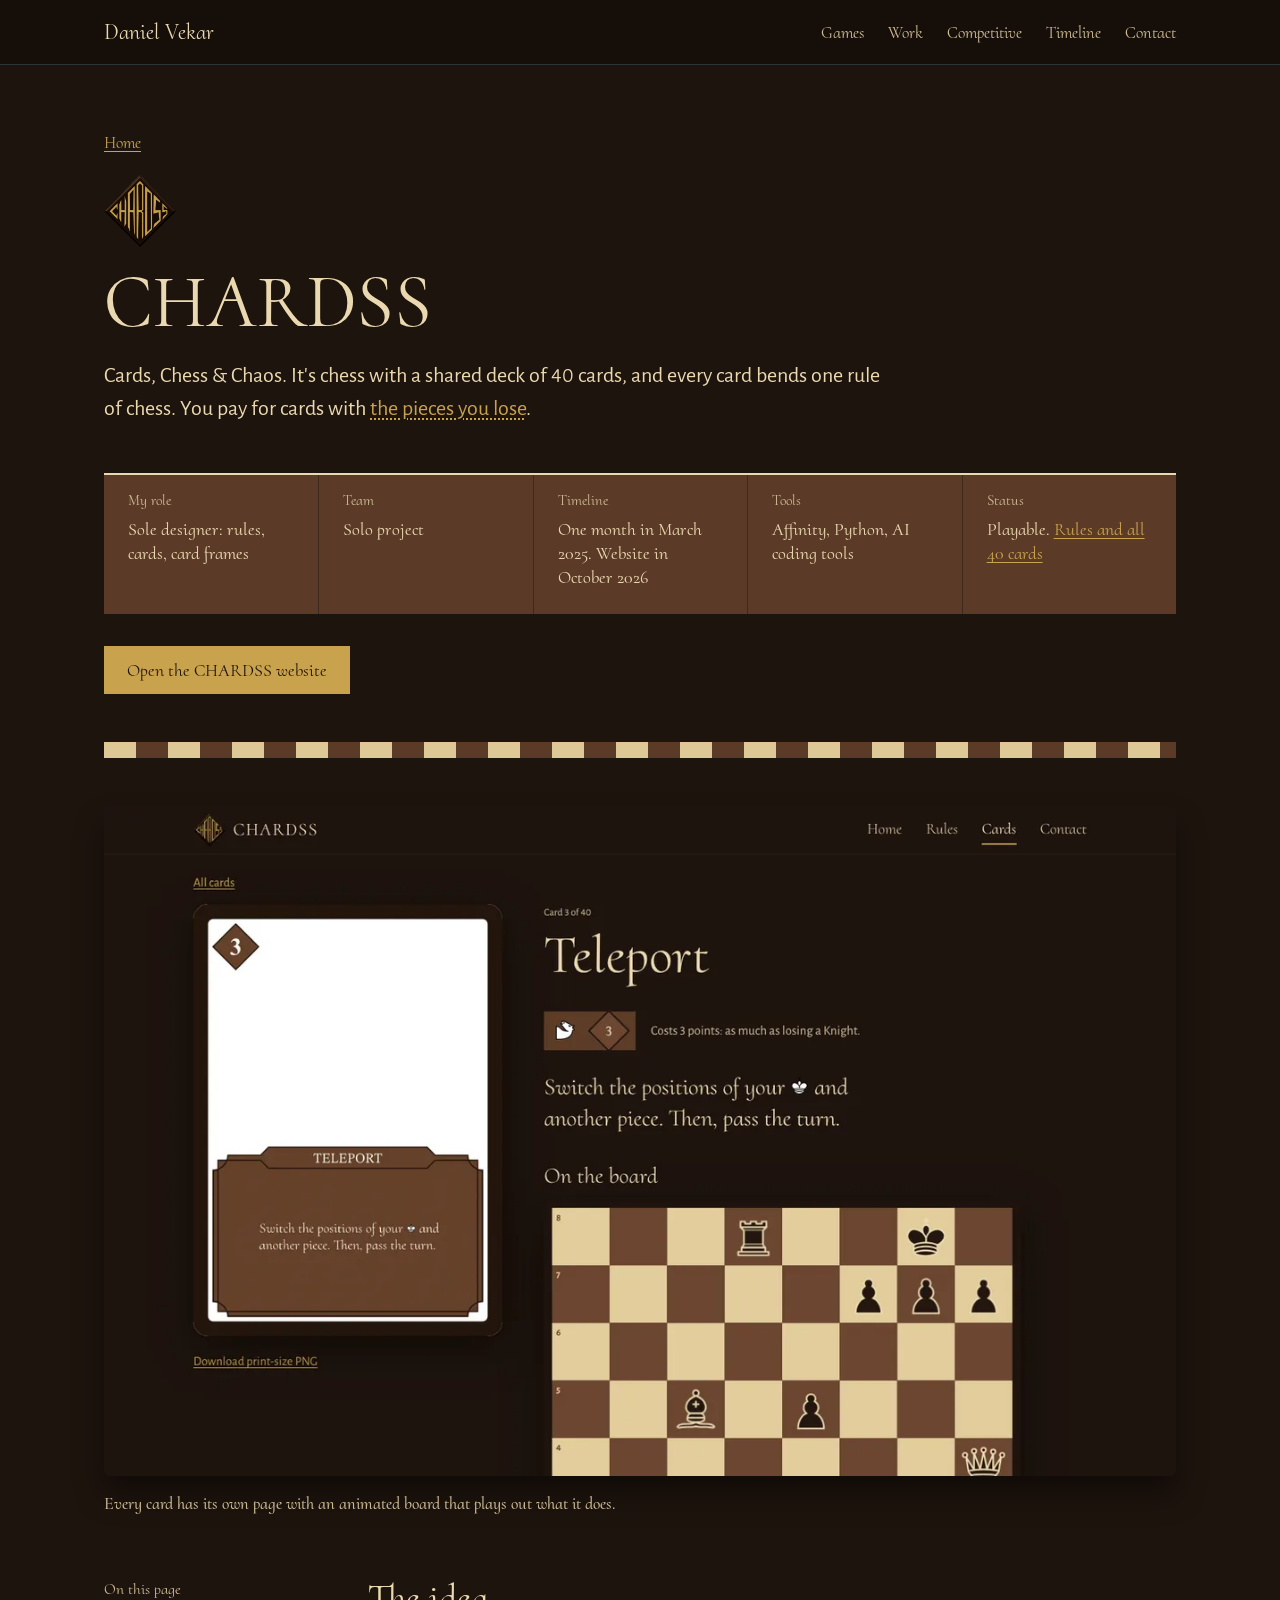
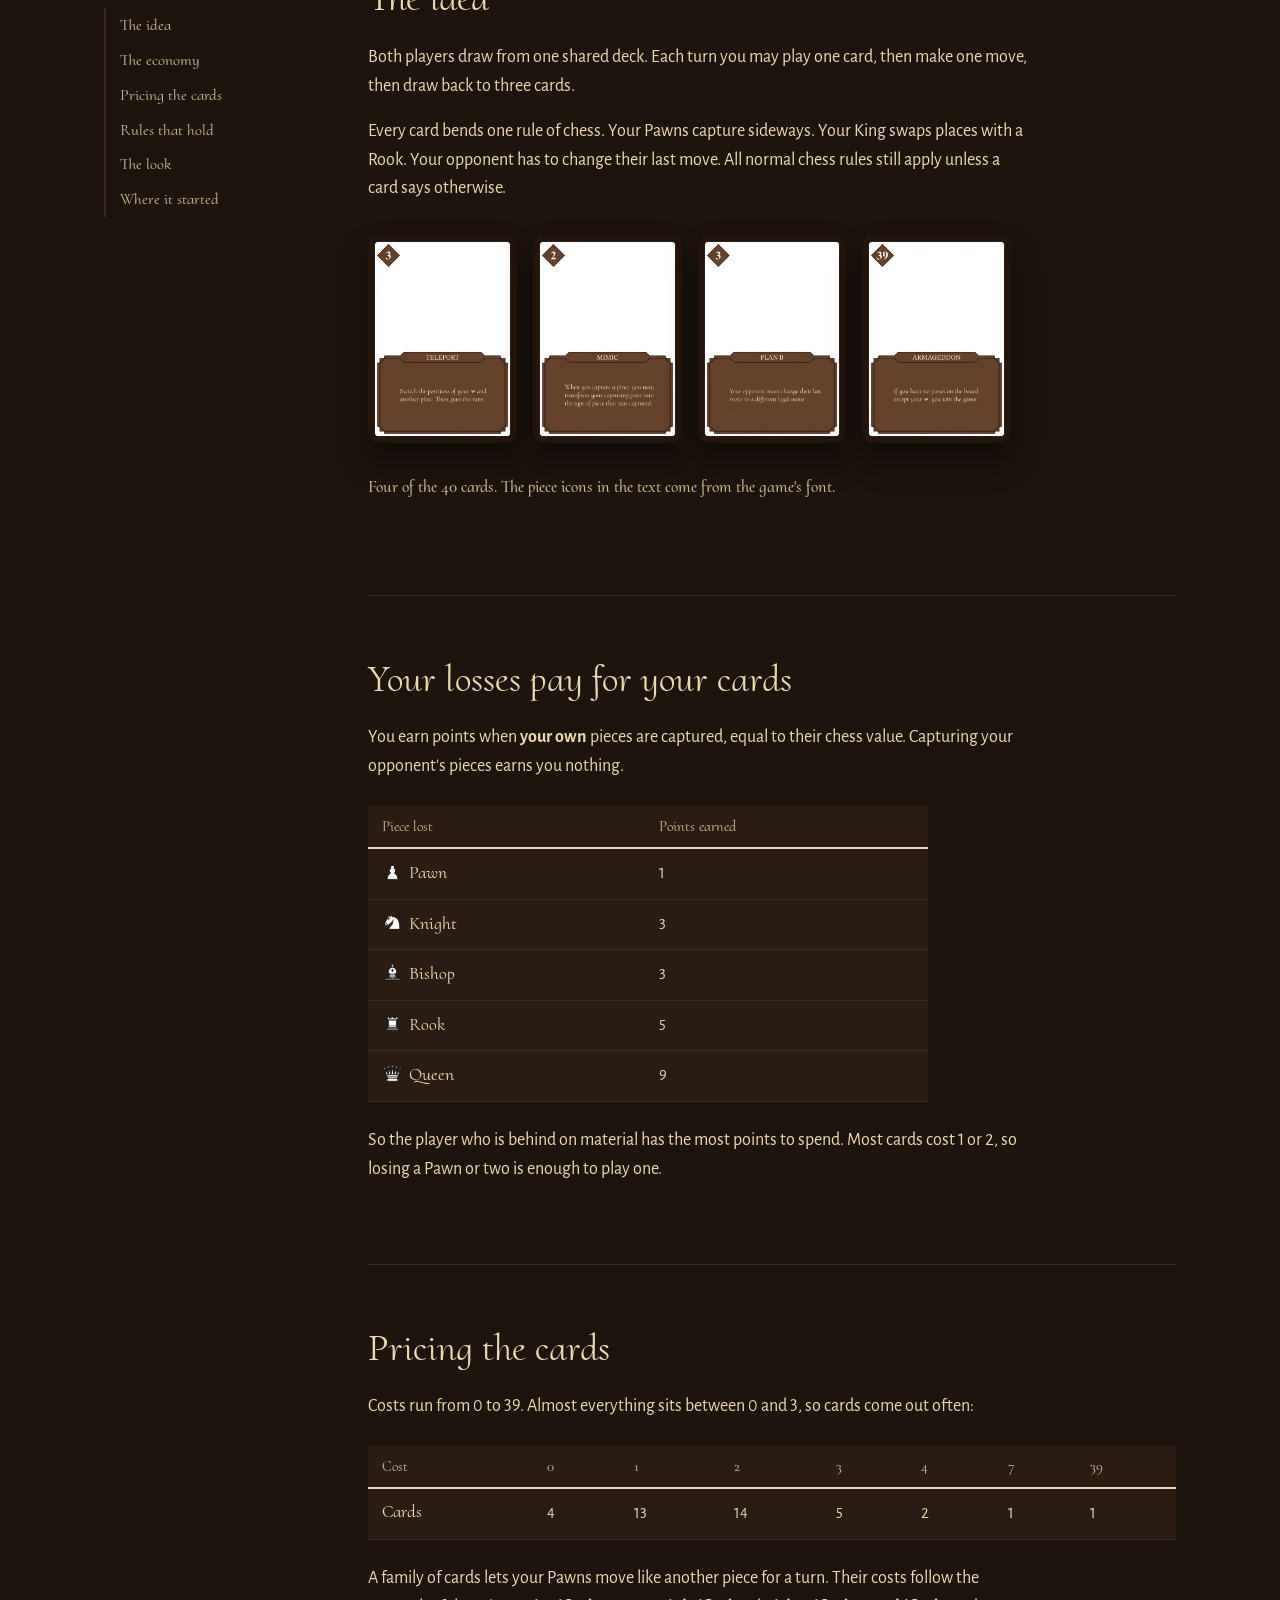
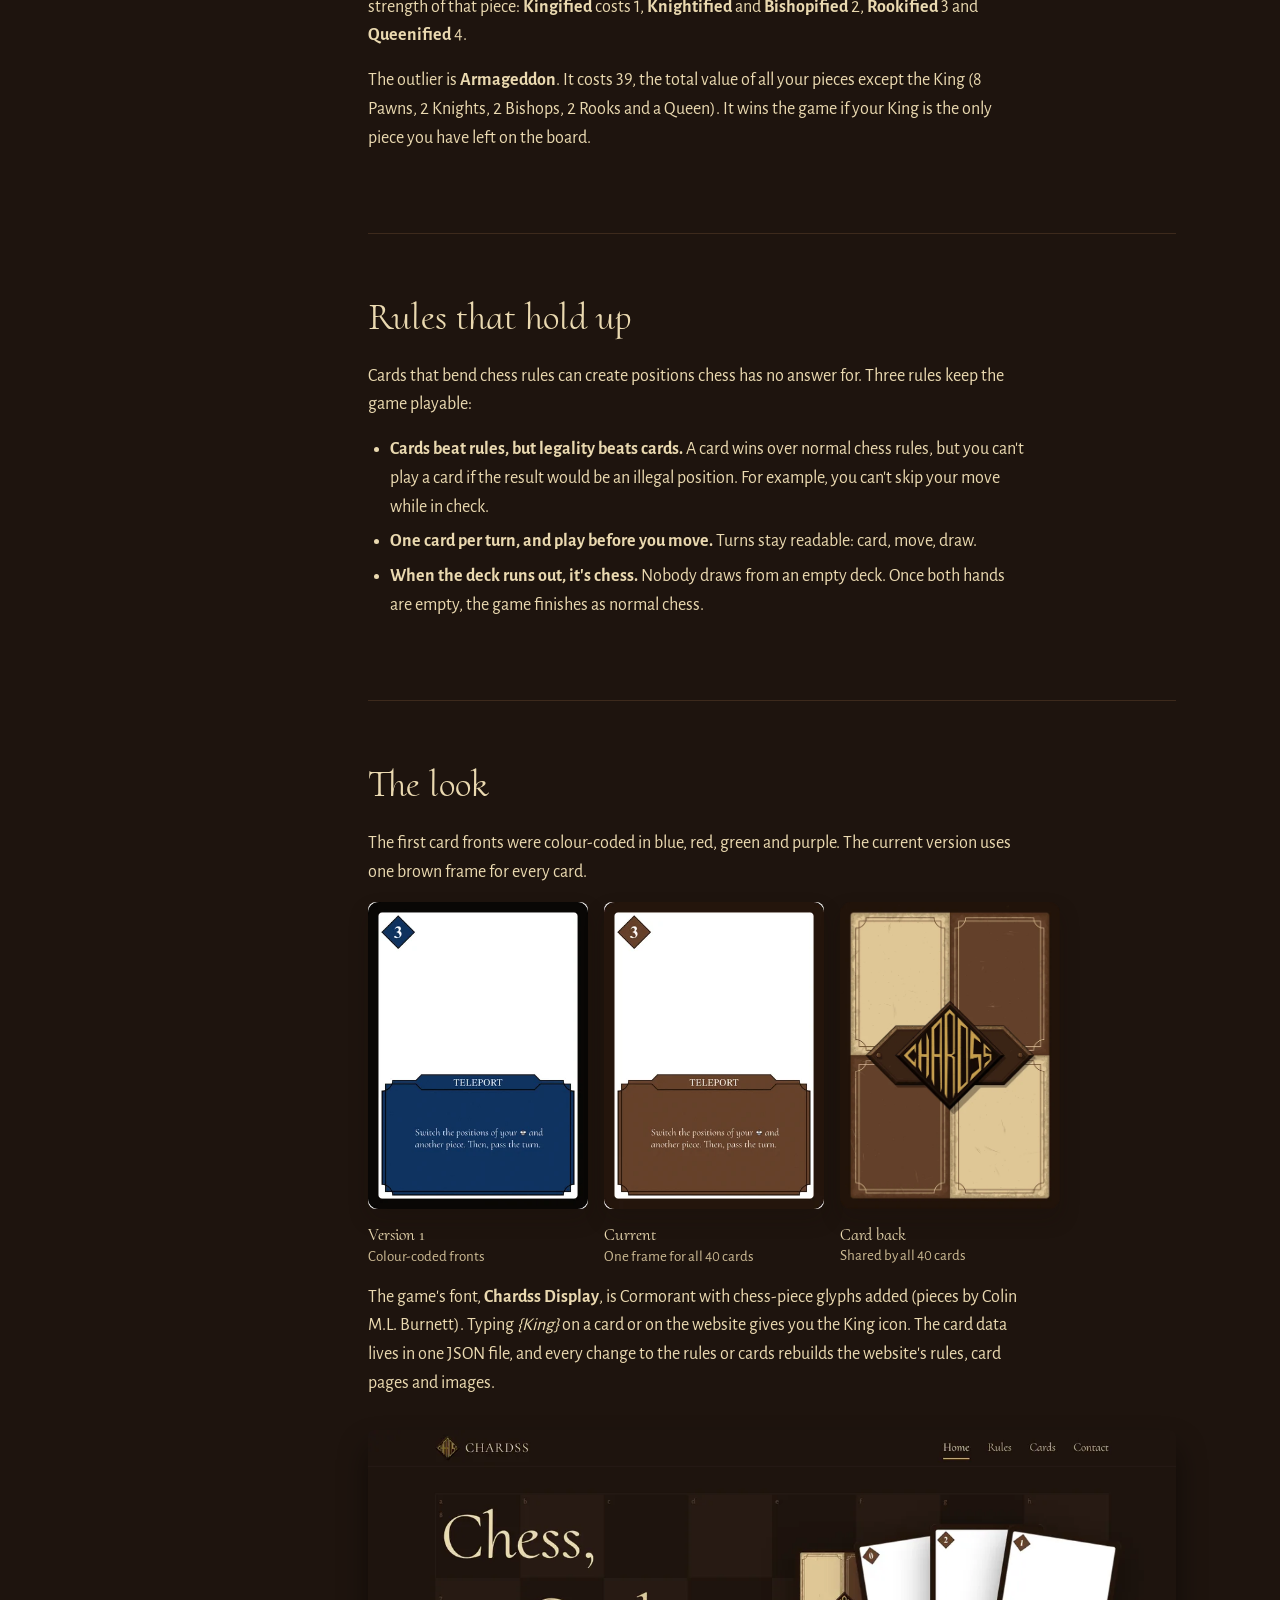
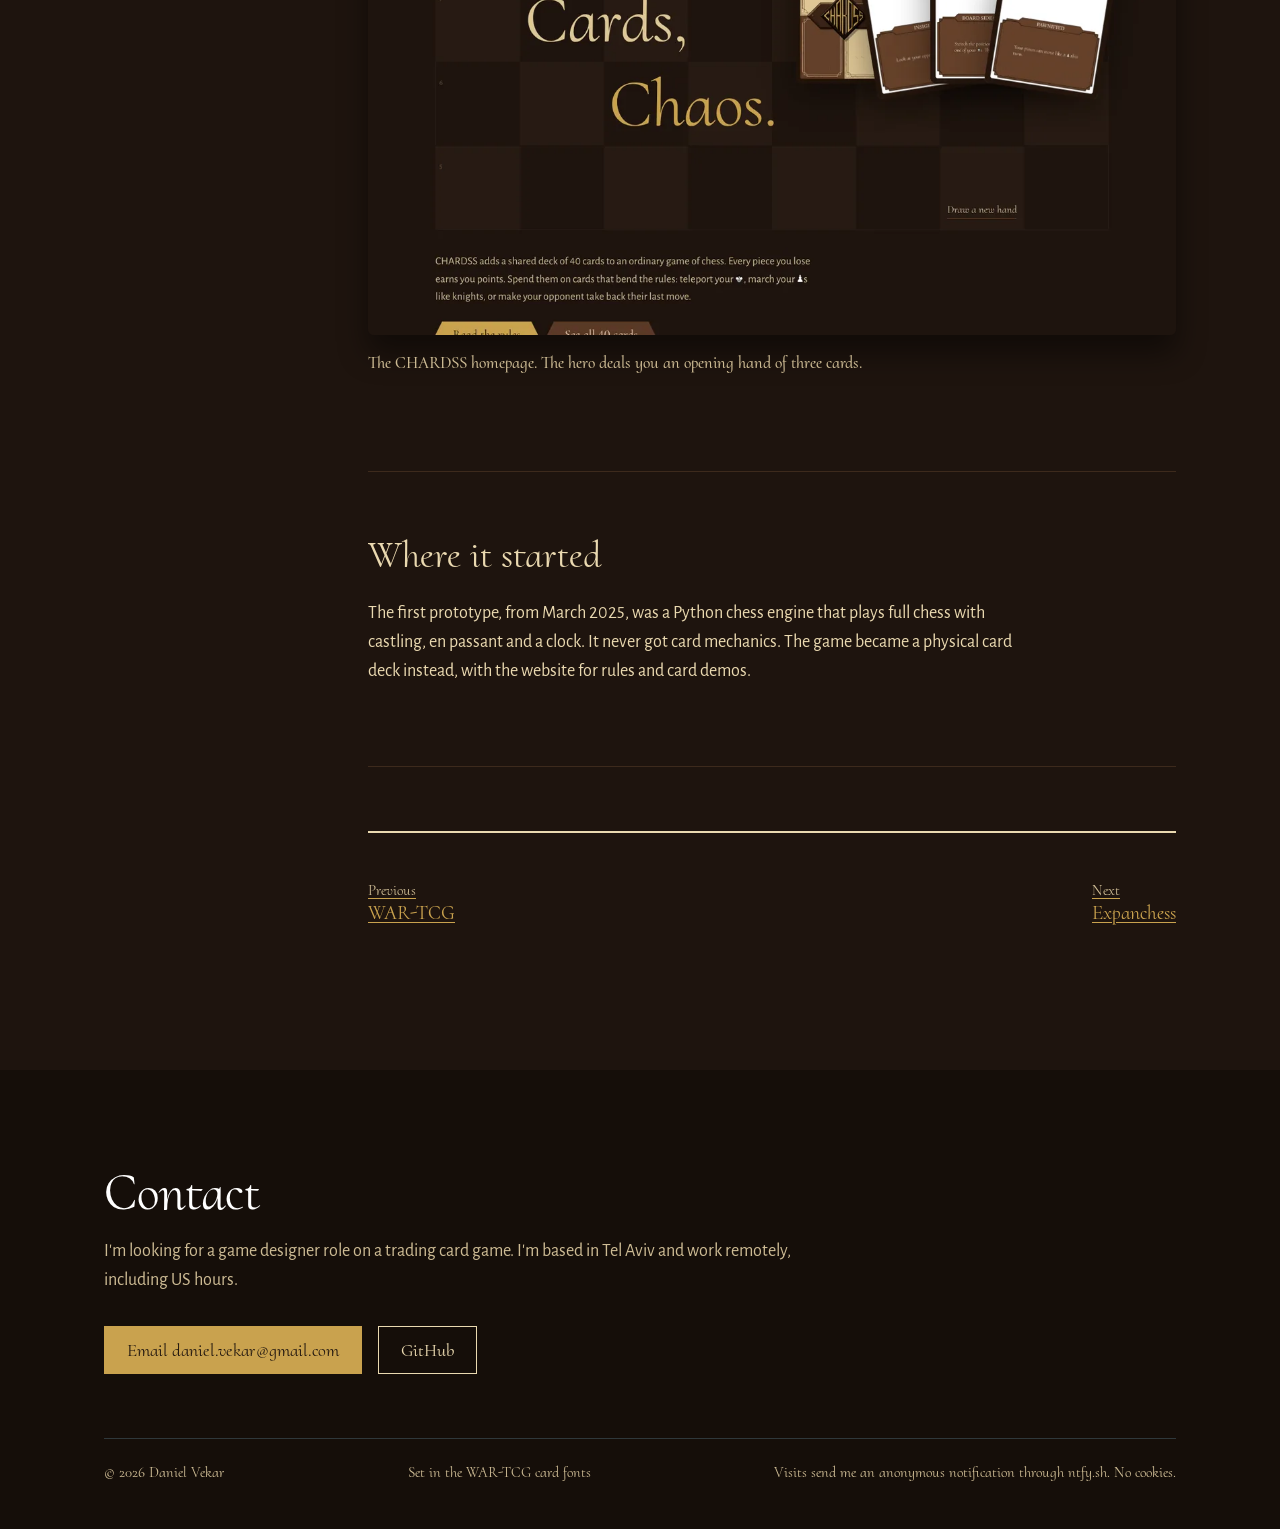
==== chardss.html @ 27b0902c "Add anonymous visit notifications via ntfy Co-Authored-By: Claude Opus 5.5 <noreply@anthropic.com> C" ====
<!doctype html>
<html lang="en">
<head>
<meta charset="utf-8">
<meta name="viewport" content="width=device-width, initial-scale=1">
<title>CHARDSS case study, Daniel Vekar</title>
<meta name="description" content="CHARDSS is chess with a shared deck of 40 rule-bending cards, paid for with the pieces you lose. How I designed its economy and its cards.">
<meta property="og:title" content="CHARDSS case study, Daniel Vekar">
<meta property="og:image" content="https://thevaus.github.io/img/og.png">
<meta name="theme-color" content="#191F21">
<link rel="icon" href="img/favicon.svg" type="image/svg+xml">
<link rel="preload" href="fonts/war/WARCaption-Bold.woff2" as="font" type="font/woff2" crossorigin>
<link rel="preload" href="fonts/war/WARText-Regular.woff2" as="font" type="font/woff2" crossorigin>
<link rel="stylesheet" href="styles.css">
</head>
<body class="theme-chardss">
<a class="skip" href="#main">Skip to content</a>
<header class="site-head">
  <div class="wrap">
    <a class="wordmark" href="./">Daniel Vekar</a>
    <nav class="site-nav" aria-label="Main">
      <a href="./#games">Games</a>
      <a href="./#work" class="opt">Work</a>
      <a href="optcg.html" class="opt">Competitive</a>
      <a href="timeline.html">Timeline</a>
      <a href="#contact">Contact</a>
    </nav>
  </div>
</header>

<main id="main">
<div class="wrap">
  <header class="cs-head">
    <a class="crumb" href="./">Home</a>
    <img src="img/chardss-logo.webp" alt="CHARDSS logo" width="72" height="72" style="border-radius:6px;margin-bottom:16px">
    <h1>CHARDSS</h1>
    <p class="lede">Cards, Chess &amp; Chaos. It's chess with a shared deck of 40 cards, and every card bends one rule of chess. You pay for cards with <a class="wl" href="#economy" data-wl="points">the pieces you lose</a>.</p>
    <dl class="summary">
      <div><dt>My role</dt><dd>Sole designer: rules, cards, card frames</dd></div>
      <div><dt>Team</dt><dd>Solo project</dd></div>
      <div><dt>Timeline</dt><dd>One month in March 2025. Website in October 2026</dd></div>
      <div><dt>Tools</dt><dd>Affinity, Python, AI coding tools</dd></div>
      <div><dt>Status</dt><dd>Playable. <a href="https://thevaus.github.io/CHARDSS-Website/">Rules and all 40 cards</a></dd></div>
    </dl>
    <div class="site-links"><a class="btn btn-primary" href="https://thevaus.github.io/CHARDSS-Website/">Open the CHARDSS website</a></div>
  </header>
  <div class="board-strip" aria-hidden="true"></div>

  <figure class="cs-hero">
    <img src="img/shots/ch-card.webp" alt="The Teleport card page on the CHARDSS website, with the card on the left and an animated chessboard demo on the right" width="1200" height="750">
    <figcaption>Every card has its own page with an animated board that plays out what it does.</figcaption>
  </figure>

  <div class="cs-body">
    <nav class="toc" aria-label="On this page">
      <p>On this page</p>
      <ol>
        <li><a href="#idea">The idea</a></li>
        <li><a href="#economy">The economy</a></li>
        <li><a href="#cards">Pricing the cards</a></li>
        <li><a href="#rules">Rules that hold</a></li>
        <li><a href="#look">The look</a></li>
        <li><a href="#learned">Where it started</a></li>
      </ol>
    </nav>

    <div class="cs-main">
      <section id="idea">
        <h2>The idea</h2>
        <p>Both players draw from one shared deck. Each turn you may play one card, then make one move, then draw back to three cards.</p>
        <p>Every card bends one rule of chess. Your Pawns capture sideways. Your King swaps places with a Rook. Your opponent has to change their last move. All normal chess rules still apply unless a card says otherwise.</p>
        <figure class="fig fig--cards">
          <img src="img/chardss-teleport.webp" alt="Teleport, cost 3: switch your King with another piece, then pass the turn" width="500" height="698" loading="lazy">
          <img src="img/chardss-mimic.webp" alt="Mimic, cost 2: when you capture, your piece may become the type it captured" width="500" height="698" loading="lazy">
          <img src="img/chardss-plan-b.webp" alt="Plan B, cost 3: your opponent must change their last move" width="500" height="698" loading="lazy">
          <img src="img/chardss-armageddon.webp" alt="Armageddon, cost 39: if your King is your only piece left, you win" width="500" height="698" loading="lazy">
          <figcaption>Four of the 40 cards. The piece icons in the text come from the game's font.</figcaption>
        </figure>
      </section>

      <section id="economy">
        <h2>Your losses pay for your cards</h2>
        <p>You earn points when <b>your own</b> pieces are captured, equal to their chess value. Capturing your opponent's pieces earns you nothing.</p>
        <div class="table-wrap" style="max-width:560px">
          <table>
            <thead><tr><th scope="col">Piece lost</th><th scope="col">Points earned</th></tr></thead>
            <tbody>
              <tr><th scope="row"><img class="piece" src="img/pieces/Pawn.svg" alt="">Pawn</th><td>1</td></tr>
              <tr><th scope="row"><img class="piece" src="img/pieces/Knight.svg" alt="">Knight</th><td>3</td></tr>
              <tr><th scope="row"><img class="piece" src="img/pieces/Bishop.svg" alt="">Bishop</th><td>3</td></tr>
              <tr><th scope="row"><img class="piece" src="img/pieces/Rook.svg" alt="">Rook</th><td>5</td></tr>
              <tr><th scope="row"><img class="piece" src="img/pieces/Queen.svg" alt="">Queen</th><td>9</td></tr>
            </tbody>
          </table>
        </div>
        <p>So the player who is behind on material has the most points to spend. Most cards cost 1 or 2, so losing a Pawn or two is enough to play one.</p>
      </section>

      <section id="cards">
        <h2>Pricing the cards</h2>
        <p>Costs run from 0 to 39. Almost everything sits between 0 and 3, so cards come out often:</p>
        <div class="table-wrap">
          <table>
            <thead><tr><th scope="col">Cost</th><th scope="col">0</th><th scope="col">1</th><th scope="col">2</th><th scope="col">3</th><th scope="col">4</th><th scope="col">7</th><th scope="col">39</th></tr></thead>
            <tbody><tr><th scope="row">Cards</th><td>4</td><td>13</td><td>14</td><td>5</td><td>2</td><td>1</td><td>1</td></tr></tbody>
          </table>
        </div>
        <p>A family of cards lets your Pawns move like another piece for a turn. Their costs follow the strength of that piece: <b>Kingified</b> costs 1, <b>Knightified</b> and <b>Bishopified</b> 2, <b>Rookified</b> 3 and <b>Queenified</b> 4.</p>
        <p>The outlier is <b>Armageddon</b>. It costs 39, the total value of all your pieces except the King (8 Pawns, 2 Knights, 2 Bishops, 2 Rooks and a Queen). It wins the game if your King is the only piece you have left on the board.</p>
      </section>

      <section id="rules">
        <h2>Rules that hold up</h2>
        <p>Cards that bend chess rules can create positions chess has no answer for. Three rules keep the game playable:</p>
        <ul>
          <li><b>Cards beat rules, but legality beats cards.</b> A card wins over normal chess rules, but you can't play a card if the result would be an illegal position. For example, you can't skip your move while in check.</li>
          <li><b>One card per turn, and play before you move.</b> Turns stay readable: card, move, draw.</li>
          <li><b>When the deck runs out, it's chess.</b> Nobody draws from an empty deck. Once both hands are empty, the game finishes as normal chess.</li>
        </ul>
      </section>

      <section id="look">
        <h2>The look</h2>
        <p>The first card fronts were colour-coded in blue, red, green and purple. The current version uses one brown frame for every card.</p>
        <ol class="evo" style="grid-template-columns:repeat(3,minmax(0,220px))">
          <li><img src="img/chardss-teleport-v1.webp" alt="Version 1 of Teleport with a blue frame" width="360" height="503" loading="lazy"><b>Version 1</b><span>Colour-coded fronts</span></li>
          <li><img src="img/chardss-teleport-v2.webp" alt="Current Teleport with a brown frame" width="360" height="503" loading="lazy"><b>Current</b><span>One frame for all 40 cards</span></li>
          <li><img src="img/chardss-back.webp" alt="The CHARDSS card back: brown and cream quarters with the CHARDSS logo in a diamond" width="500" height="698" loading="lazy"><b>Card back</b><span>Shared by all 40 cards</span></li>
        </ol>
        <p>The game's font, <b>Chardss Display</b>, is Cormorant with chess-piece glyphs added (pieces by Colin M.L. Burnett). Typing <i>{King}</i> on a card or on the website gives you the King icon. The card data lives in one JSON file, and every change to the rules or cards rebuilds the website's rules, card pages and images.</p>
        <figure class="fig"><img src="img/shots/ch-home.webp" alt="The CHARDSS homepage with the title Chess, Cards, Chaos and a hand of three cards" width="1200" height="750" loading="lazy"><figcaption>The CHARDSS homepage. The hero deals you an opening hand of three cards.</figcaption></figure>
      </section>

      <section id="learned">
        <h2>Where it started</h2>
        <p>The first prototype, from March 2025, was a Python chess engine that plays full chess with castling, en passant and a clock. It never got card mechanics. The game became a physical card deck instead, with the website for rules and card demos.</p>
      </section>

      <nav class="next" aria-label="More case studies">
        <a href="war-tcg.html"><span>Previous</span>WAR-TCG</a>
        <a href="expanchess.html"><span>Next</span>Expanchess</a>
      </nav>
    </div>
  </div>
</div>
</main>

<footer class="site-foot on-iron" id="contact">
  <div class="wrap">
    <h2>Contact</h2>
    <p>I'm looking for a game designer role on a trading card game. I'm based in Tel Aviv and work remotely, including US hours.</p>
    <div class="actions">
      <a class="btn btn-primary" href="mailto:daniel.vekar@gmail.com">Email daniel.vekar@gmail.com</a>
      <a class="btn btn-secondary" href="https://github.com/TheVaus">GitHub</a>
    </div>
    <div class="foot-small"><span>© 2026 Daniel Vekar</span><span>Set in the WAR-TCG card fonts</span>
      <span>Visits send me an anonymous notification through ntfy.sh. No cookies.</span></div>
  </div>
</footer>
<script src="wiki-data.js"></script>
<script src="wiki.js"></script>
<script src="notify.js"></script>
</body>
</html>
---- styles.css ----
/* Tokens: see DESIGN.md */
@font-face{font-family:"WAR Caption";src:url(fonts/war/WARCaption-Regular.woff2) format("woff2");font-weight:400;font-display:swap}
@font-face{font-family:"WAR Caption";src:url(fonts/war/WARCaption-SemiBold.woff2) format("woff2");font-weight:600;font-display:swap}
@font-face{font-family:"WAR Caption";src:url(fonts/war/WARCaption-Bold.woff2) format("woff2");font-weight:700;font-display:swap}
@font-face{font-family:"WAR Text";src:url(fonts/war/WARText-Regular.woff2) format("woff2");font-weight:400;font-display:swap}
@font-face{font-family:"WAR Text";src:url(fonts/war/WARText-Italic.woff2) format("woff2");font-weight:400;font-style:italic;font-display:swap}
@font-face{font-family:"WAR Text";src:url(fonts/war/WARText-Bold.woff2) format("woff2");font-weight:700;font-display:swap}
@font-face{font-family:"WAR Display";src:url(fonts/war/WARDisplay-Medium.woff2) format("woff2");font-weight:500;font-display:swap}
@font-face{font-family:"WAR Icons";src:url(fonts/war/WARText-Icons.woff2) format("woff2");font-weight:400;font-display:block}

:root{
  --page:#E8EAE9; --surface:#F8F8F5; --ink:#170F0B; --ink-2:#353F42; --rule:#C3C9C9;
  --iron:#191F21; --on-iron:#ECEDEA; --on-iron-2:#AEB7B8;
  --primary:#0B39DA; --primary-deep:#001570; --gold:#F5991F; --paper:#E6E0CF;
  --w:#EBC000; --u:#0B39DA; --b:#4C0BC3; --r:#B8001F; --g:#139926;
  --f-cap:"WAR Caption","Barlow Semi Condensed","Arial Narrow",sans-serif;
  --f-text:"WAR Text","TeX Gyre Pagella","Palatino Linotype",Palatino,Georgia,serif;
  --f-disp:"WAR Display","Cormorant Upright",Georgia,serif;
  --s1:8px;--s2:16px;--s3:24px;--s4:32px;--s6:48px;--s8:64px;--s12:96px;--s16:128px;
  --wrap:1120px; --measure:66ch;
  --shadow:0 18px 36px rgba(23,15,11,.28);
}
*{box-sizing:border-box}
html{scroll-padding-top:88px}
body{margin:0;background:var(--page);color:var(--ink);font:400 18px/1.6 var(--f-text);-webkit-font-smoothing:antialiased;text-rendering:optimizeLegibility;font-variant-numeric:lining-nums}
img{max-width:100%;height:auto;display:block}
h1,h2,h3,h4{font-family:var(--f-cap);font-weight:700;line-height:1.05;margin:0;letter-spacing:-.005em}
p{margin:0 0 var(--s2)}
a{color:var(--primary);text-decoration-thickness:1px;text-underline-offset:3px}
a:hover{color:var(--primary-deep);text-decoration-thickness:2px}
:focus-visible{outline:3px solid var(--gold);outline-offset:3px;border-radius:2px}
strong,b{font-weight:700}
.wrap{max-width:var(--wrap);margin:0 auto;padding:0 var(--s3)}
.skip{position:absolute;left:-999px;top:8px;background:var(--gold);color:var(--ink);padding:8px 12px;font:600 16px var(--f-cap);z-index:50}
.skip:focus{left:8px}

/* Header */
.site-head{position:sticky;top:0;z-index:20;background:var(--iron);color:var(--on-iron);border-bottom:1px solid #2c3437}
.site-head .wrap{display:flex;align-items:center;justify-content:space-between;height:64px;gap:var(--s3)}
.wordmark{font:700 22px/1 var(--f-cap);color:var(--on-iron);text-decoration:none}
.wordmark:hover{color:#fff}
.site-nav{display:flex;gap:var(--s3);font:600 17px/1 var(--f-cap)}
.site-nav a{color:var(--on-iron-2);text-decoration:none;padding:12px 0}
.site-nav a:hover,.site-nav a[aria-current]{color:#fff}

/* Buttons */
.btn{display:inline-flex;align-items:center;min-height:48px;padding:0 22px;border-radius:3px;font:600 18px/1 var(--f-cap);text-decoration:none;border:1.5px solid transparent}
.btn-primary{background:var(--primary);color:var(--on-primary,#fff)}
.btn-primary:hover{background:var(--primary-deep);color:var(--on-primary,#fff)}
.btn-secondary{border-color:currentColor;color:var(--ink)}
.btn-secondary:hover{background:var(--ink);color:var(--page)}
.on-iron .btn-secondary{color:var(--on-iron)}
.on-iron .btn-secondary:hover{background:var(--on-iron);color:var(--iron)}
.actions{display:flex;flex-wrap:wrap;gap:var(--s2);margin-top:var(--s4)}

/* Hero */
.hero{background:var(--iron);color:var(--on-iron);padding:var(--s12) 0 var(--s12);overflow:hidden}
.hero .wrap{display:grid;grid-template-columns:minmax(0,1fr) 380px;gap:var(--s8);align-items:center}
.hero h1{font-size:76px;color:#fff}
.hero .role{font:600 28px/1.2 var(--f-cap);color:var(--on-iron);margin:var(--s2) 0 var(--s3)}
.hero .pitch{font-size:20px;color:var(--on-iron-2);max-width:34em}
.hero .pitch strong{color:var(--on-iron)}

/* Leader card */
.lcard{--cw:360px;position:relative;width:var(--cw);aspect-ratio:63/88;margin:0 auto;background:#0b0d0e;border-radius:18px;padding:12px;box-shadow:0 30px 60px rgba(0,0,0,.55);transform:rotate(3deg);transition:transform .35s cubic-bezier(.2,.8,.2,1);display:flex;flex-direction:column;color:var(--ink)}
.lcard:hover,.lcard:focus-within{transform:rotate(0) translateY(-6px)}
.lcard__frame{flex:1;display:flex;flex-direction:column;border-radius:11px;padding:7px;background:linear-gradient(160deg,#fad173,#f5991f 45%,#c54605)}
.lcard__top{display:flex;justify-content:space-between;align-items:center;background:var(--paper);border-radius:7px 7px 2px 2px;padding:4px 10px;font:700 15px/1 var(--f-cap);border:2px solid #0b0d0e}
.lcard__top .ico{font:400 24px/1 "WAR Icons"}
.lcard__top .stat{display:flex;align-items:center;gap:4px;font-size:24px}
.lcard__art{flex:1;margin:6px 0;border:2px solid #0b0d0e;border-radius:2px;background:radial-gradient(120% 90% at 50% 0%,#2e3a3d,#111617);position:relative;overflow:hidden;min-height:120px}
.lcard__art img{position:absolute;width:34%;top:16%;border-radius:5px;box-shadow:0 8px 16px rgba(0,0,0,.5)}
.lcard__art img:nth-child(1){left:9%;transform:rotate(-12deg)}
.lcard__art img:nth-child(2){left:33%;top:10%;z-index:2}
.lcard__art img:nth-child(3){left:57%;transform:rotate(12deg)}
.lcard__name{background:linear-gradient(90deg,#353f42,#748181 50%,#353f42);color:#fff;text-align:center;font:700 19px/1 var(--f-cap);padding:6px 4px;border:2px solid #0b0d0e;border-radius:2px;margin:0}
.lcard__text{background:var(--paper);border:2px solid #0b0d0e;border-radius:2px 2px 7px 7px;margin-top:6px;padding:10px 12px 8px;font:400 13.5px/1.42 "WAR Icons",var(--f-text);display:flex;flex-direction:column;gap:6px}
.lcard__text p{margin:0}
.lcard__type{display:flex;justify-content:space-between;align-items:baseline;border-top:1px solid #b9b19c;padding-top:5px;margin-top:2px;font:600 11px/1 var(--f-cap);letter-spacing:.04em;color:#4c4436}
.lcard__type i{font:500 13px/1 var(--f-disp);letter-spacing:0;color:#4c4436;font-style:normal}
.lcard__foot{display:flex;justify-content:space-between;color:#8b9496;font:600 10px/1 var(--f-cap);padding:7px 4px 0}

/* Stat line under hero */
.facts-line{display:flex;flex-wrap:wrap;gap:var(--s2) var(--s6);margin-top:var(--s6);padding-top:var(--s3);border-top:1px solid #2f383b;color:var(--on-iron-2);font:400 16px/1.4 var(--f-text)}
.facts-line b{display:block;font:700 30px/1.1 var(--f-cap);color:#fff}

/* Sections */
.section{padding:var(--s12) 0}
.section + .section{border-top:1px solid var(--rule)}
.section-title{font-size:52px;margin-bottom:var(--s2)}
.section-intro{color:var(--ink-2);max-width:var(--measure);margin-bottom:var(--s8)}

/* Featured project */
.feature{display:grid;grid-template-columns:minmax(0,1.05fr) minmax(0,1fr);gap:var(--s8);align-items:center;padding-bottom:var(--s8);border-bottom:1px solid var(--rule)}
.feature__media{position:relative;height:460px}
.feature__media img{position:absolute;width:46%;border-radius:12px;box-shadow:var(--shadow)}
.feature__media img:nth-child(1){left:0;top:40px;transform:rotate(-6deg)}
.feature__media img:nth-child(2){left:27%;top:0;z-index:2}
.feature__media img:nth-child(3){left:54%;top:40px;transform:rotate(6deg)}
.project-kind{font:600 17px/1.2 var(--f-cap);color:var(--ink-2);margin-bottom:var(--s1)}
.feature h3{font-size:52px;margin-bottom:var(--s2)}
.project h3{font-size:38px;margin-bottom:var(--s1)}
.meta{display:grid;grid-template-columns:repeat(3,auto);justify-content:start;gap:var(--s1) var(--s4);margin:var(--s3) 0;font-size:16px}
.meta dt{font:600 15px/1.3 var(--f-cap);color:var(--ink-2)}
.meta dd{margin:0;font:600 18px/1.3 var(--f-cap)}
.did{margin:0 0 var(--s3);padding-left:1.1em}
.did li{margin-bottom:6px}
.did li::marker{color:var(--ink-2)}
.read{font:600 19px/1 var(--f-cap)}

.project{display:grid;grid-template-columns:220px minmax(0,1fr);gap:var(--s6);padding:var(--s6) 0;border-bottom:1px solid var(--rule);align-items:start}
.project__thumb{display:block}
.project__thumb img{border-radius:6px;box-shadow:var(--shadow)}
.project__thumb--card img{width:150px;border-radius:9px}
.project p{max-width:var(--measure)}

/* Competitive */
.split{display:grid;grid-template-columns:minmax(0,.9fr) minmax(0,1.1fr);gap:var(--s8);align-items:start}
.record{list-style:none;margin:0;padding:0;border-top:2px solid var(--ink)}
.record li{display:grid;grid-template-columns:200px 1fr;gap:var(--s3);padding:var(--s2) 0;border-bottom:1px solid var(--rule)}
.record b{font:700 24px/1.2 var(--f-cap)}
.record span{color:var(--ink-2)}

/* Timeline (a real sequence) */
.timeline{list-style:none;margin:0;padding:0}
.timeline li{display:grid;grid-template-columns:150px minmax(0,1fr);gap:var(--s4);padding:var(--s3) 0;border-top:1px solid var(--rule)}
.timeline li:last-child{border-bottom:1px solid var(--rule)}
.timeline time{font:600 18px/1.4 var(--f-cap);color:var(--ink-2)}
.timeline h3{font-size:26px;margin-bottom:6px}
.timeline p{color:var(--ink-2);margin:0;max-width:var(--measure)}

/* Contact / footer */
.site-foot{background:var(--iron);color:var(--on-iron);padding:var(--s12) 0 var(--s6)}
.site-foot h2{font-size:52px;color:#fff;margin-bottom:var(--s2)}
.site-foot p{color:var(--on-iron-2);max-width:40em}
.site-foot a:not(.btn){color:var(--foot-link,#9fb4ff)}
.foot-small{margin-top:var(--s8);padding-top:var(--s3);border-top:1px solid #2f383b;font:400 15px var(--f-cap);color:var(--on-iron-2);display:flex;justify-content:space-between;flex-wrap:wrap;gap:var(--s2)}

/* ---------- Case study ---------- */
.cs-head{padding:var(--s8) 0 var(--s6)}
.crumb{font:600 17px/1 var(--f-cap);margin-bottom:var(--s3);display:inline-block}
.cs-head h1{font-size:76px;margin-bottom:var(--s2)}
.cs-head .lede{font-size:22px;line-height:1.5;max-width:36em;color:var(--ink)}
.summary{display:grid;grid-template-columns:repeat(5,minmax(0,1fr));gap:0;margin-top:var(--s6);background:var(--surface);border-top:2px solid var(--ink)}
.summary div{padding:var(--s2) var(--s3) var(--s3) 0;margin-left:var(--s3)}
.summary div+div{border-left:1px solid var(--rule);padding-left:var(--s3);margin-left:0}
.summary dt{font:600 15px/1.3 var(--f-cap);color:var(--ink-2);margin-bottom:6px}
.summary dd{margin:0;font:600 18px/1.35 var(--f-cap)}
.cs-hero{margin:0 0 var(--s8)}
.cs-hero img{border-radius:6px;box-shadow:var(--shadow);width:100%}
.cs-hero figcaption,.fig figcaption{font:500 17px/1.4 var(--f-disp);color:var(--ink-2);margin-top:var(--s2);max-width:60em}

.cs-body{display:grid;grid-template-columns:200px minmax(0,1fr);gap:var(--s8);padding-bottom:var(--s12)}
.toc{position:sticky;top:96px;align-self:start;font:600 16px/1.3 var(--f-cap)}
.toc p{color:var(--ink-2);margin-bottom:var(--s1)}
.toc ol{list-style:none;margin:0;padding:0;border-left:2px solid var(--rule)}
.toc a{display:block;padding:7px 0 7px 14px;margin-left:-2px;border-left:2px solid transparent;color:var(--ink-2);text-decoration:none}
.toc a:hover{color:var(--ink);border-left-color:var(--ink)}
.cs-main > section{padding-bottom:var(--s8);margin-bottom:var(--s8);border-bottom:1px solid var(--rule)}
.cs-main > section:last-child{border-bottom:0;margin-bottom:0}
.cs-main h2{font-size:38px;margin-bottom:var(--s3)}
.cs-main h3{font-size:24px;margin:var(--s4) 0 var(--s1)}
.cs-main p,.cs-main ul,.cs-main ol{max-width:var(--measure)}
.cs-main ul,.cs-main ol{padding-left:1.2em;margin:0 0 var(--s2)}
.cs-main li{margin-bottom:6px}

/* Problem / solution / result blocks */
.psr{display:grid;grid-template-columns:120px minmax(0,1fr);gap:var(--s1) var(--s3);margin:var(--s3) 0 var(--s4);max-width:52em}
.psr dt{font:700 18px/1.6 var(--f-cap)}
.psr dd{margin:0 0 var(--s1)}
.psr dt.res{color:var(--g)}

.fig{margin:var(--s4) 0}
.fig img{border-radius:6px;box-shadow:var(--shadow)}
.fig--cards{display:grid;grid-template-columns:repeat(5,minmax(0,1fr));gap:var(--s2)}
.fig--cards img{border-radius:9px}
.fig--cards figcaption{grid-column:1/-1}
.fig-row{display:grid;grid-template-columns:repeat(2,minmax(0,1fr));gap:var(--s3)}

/* Frame iteration (a real sequence) */
.evo{list-style:none;display:grid;grid-template-columns:repeat(5,minmax(0,1fr));gap:var(--s2);margin:var(--s4) 0 var(--s2);padding:0;max-width:none!important}
.evo li{margin:0}
.evo img{border-radius:8px;box-shadow:0 10px 20px rgba(23,15,11,.22)}
.evo b{display:block;font:700 17px/1.2 var(--f-cap);margin-top:var(--s2)}
.evo span{display:block;font-size:15px;line-height:1.4;color:var(--ink-2)}

/* Tables */
.table-wrap{overflow-x:auto;margin:var(--s3) 0}
table{border-collapse:collapse;width:100%;font-size:16px;background:var(--surface)}
th,td{text-align:left;vertical-align:top;padding:12px 14px;border-bottom:1px solid var(--rule)}
thead th{font:600 15px/1.2 var(--f-cap);color:var(--ink-2);border-bottom:2px solid var(--ink)}
tbody th{font:700 18px/1.2 var(--f-cap);white-space:nowrap}
.pip{display:inline-block;width:12px;height:12px;border-radius:50%;margin-right:8px;vertical-align:-1px;box-shadow:inset 0 0 0 1px rgba(0,0,0,.25)}

.formula{font:400 17px/1.7 var(--f-text);background:var(--surface);border-left:3px solid var(--ink);padding:var(--s2) var(--s3);margin:var(--s3) 0;max-width:40em}
.formula code{font:700 19px/1.6 var(--f-cap)}

/* Cost curve */
.curve{max-width:560px;margin:var(--s3) 0}
.curve__bars{display:grid;grid-template-columns:repeat(7,1fr);gap:10px;height:180px;align-items:end;border-bottom:2px solid var(--ink)}
.curve__bars span{position:relative;height:calc(var(--v) / 25 * 100%);background:var(--ink-2)}
.curve__bars span.peak{background:var(--primary)}
.curve__bars i{position:absolute;top:-24px;left:0;right:0;text-align:center;font:600 16px/1 var(--f-cap);font-style:normal}
.curve__axis{display:grid;grid-template-columns:repeat(7,1fr);gap:10px;text-align:center;font:600 16px/1 var(--f-cap);color:var(--ink-2);padding-top:8px}

.log{list-style:none;padding:0!important;margin:var(--s3) 0}
.log li{display:grid;grid-template-columns:110px minmax(0,1fr);gap:var(--s3);padding:var(--s2) 0;border-top:1px solid var(--rule);margin:0}
.log time{font:600 17px/1.6 var(--f-cap);color:var(--ink-2)}
.log p{margin:0}

.callout{background:var(--surface);border-left:3px solid var(--primary);padding:var(--s2) var(--s3);margin:var(--s3) 0;max-width:52em}
.callout p:last-child{margin:0}

/* stat sheet (Glory) */
.sheets{display:grid;grid-template-columns:minmax(0,1.3fr) minmax(0,1fr);gap:var(--s3);margin:var(--s4) 0}
.sheet{background:var(--paper);border:2px solid var(--ink);border-radius:10px;padding:var(--s2) var(--s3) var(--s3)}
.sheet h4{font-size:30px;border-bottom:2px solid var(--ink);padding-bottom:8px;margin-bottom:12px}
.sheet small{display:block;font:600 14px/1.2 var(--f-cap);color:#5b5244;margin-bottom:2px}
.sheet dl{display:grid;grid-template-columns:repeat(3,1fr);gap:8px;margin:0 0 12px}
.sheet dl div{background:rgba(23,15,11,.07);padding:6px 10px;border-radius:3px}
.sheet dt{font:600 13px/1.2 var(--f-cap);color:#5b5244}
.sheet dd{margin:2px 0 0;font:700 20px/1.1 var(--f-cap)}
.sheet p{font-size:16px;line-height:1.45;margin:0}

.chain{list-style:none;counter-reset:c;padding:0!important;margin:var(--s3) 0;display:grid;grid-template-columns:repeat(4,minmax(0,1fr));gap:var(--s2);max-width:none!important}
.chain li{counter-increment:c;background:var(--surface);border-top:3px solid var(--ink);padding:var(--s2);margin:0;font-size:16px;line-height:1.45}
.chain li::before{content:counter(c);display:block;font:700 30px/1 var(--f-cap);margin-bottom:8px}
.chain b{display:block;font:700 19px/1.2 var(--f-cap);margin-bottom:4px}

.next{display:flex;justify-content:space-between;gap:var(--s3);flex-wrap:wrap;padding:var(--s6) 0;border-top:2px solid var(--ink);font:600 20px/1.3 var(--f-cap)}
.next span{display:block;font-size:15px;color:var(--ink-2)}

.video{position:relative;aspect-ratio:16/9;background:#000;box-shadow:var(--shadow);border-radius:6px;overflow:hidden;margin:var(--s3) 0}
.video iframe{position:absolute;inset:0;width:100%;height:100%;border:0}

.matter{max-width:560px}
.powerchart{max-width:520px;width:100%;margin:var(--s3) 0}

/* ---------- Responsive ---------- */
@media (max-width:1000px){
  .hero .wrap{grid-template-columns:minmax(0,1fr) 320px;gap:var(--s6)}
  .lcard{--cw:320px}
  .hero h1,.cs-head h1{font-size:60px}
  .summary{grid-template-columns:repeat(3,minmax(0,1fr))}
  .summary div:nth-child(4){border-left:0;padding-left:0;margin-left:var(--s3)}
  .summary div:nth-child(n+4){border-top:1px solid var(--rule)}
  .cs-body{grid-template-columns:1fr}
  .toc{position:static;margin-bottom:var(--s2)}
  .toc ol{display:flex;flex-wrap:wrap;border-left:0;gap:4px 16px}
  .toc a{padding:6px 0;border-left:0;margin:0}
}
@media (max-width:820px){
  body{font-size:17px}
  .site-nav{gap:var(--s2);font-size:16px}
  .site-nav .opt{display:none}
  .hero{padding:var(--s8) 0}
  .hero .wrap{grid-template-columns:1fr}
  .lcard{--cw:min(300px,78vw);order:2}
  .hero h1{font-size:52px}
  .hero .role{font-size:24px}
  .section{padding:var(--s8) 0}
  .section-title,.site-foot h2{font-size:40px}
  .feature{grid-template-columns:1fr;gap:var(--s4)}
  .feature__media{height:auto;aspect-ratio:1.45;max-width:520px}
  .feature h3{font-size:42px}
  .project{grid-template-columns:1fr;gap:var(--s3)}
  .project__thumb{max-width:420px}
  .split{grid-template-columns:1fr}
  .fig--cards{grid-template-columns:repeat(3,minmax(0,1fr))}
  .evo{grid-template-columns:repeat(3,minmax(0,1fr))}
  .chain{grid-template-columns:repeat(2,minmax(0,1fr))}
  .sheets,.fig-row{grid-template-columns:1fr}
}
@media (max-width:560px){
  .wrap{padding:0 var(--s2)}
  .hero h1,.cs-head h1{font-size:44px}
  .cs-head .lede{font-size:19px}
  .wordmark{font-size:19px}
  .meta{grid-template-columns:repeat(2,auto)}
  .summary{grid-template-columns:repeat(2,minmax(0,1fr))}
  .summary div,.summary div+div{border-left:0;padding-left:0;margin-left:var(--s2);border-top:1px solid var(--rule)}
  .record li,.timeline li,.log li{grid-template-columns:1fr;gap:4px}
  .psr{grid-template-columns:1fr;gap:2px}
  .psr dd{margin-bottom:var(--s2)}
  .fig--cards{grid-template-columns:repeat(2,minmax(0,1fr))}
  .evo{grid-template-columns:repeat(2,minmax(0,1fr))}
  .chain{grid-template-columns:1fr}
  .cs-main h2{font-size:32px}
}
@media (prefers-reduced-motion:reduce){.lcard{transition:none}.lcard:hover,.lcard:focus-within{transform:rotate(3deg)}}

/* Card renders have transparent art boxes: back them with the card's black */
img[src*="img/war-"],img[src*="img/frames/"]{background:#0b0d0e}
.feature__media img,.fig--cards img{border-radius:12px}
.lcard__art img{border-radius:5px}
.lcard__type .ico{font:400 13px/1 "WAR Icons"}
.facts-line{display:grid;grid-template-columns:repeat(3,auto);justify-content:start}
@media (max-width:560px){.facts-line{grid-template-columns:1fr 1fr}}
.cs-body>*,.feature>*,.project>*,.split>*,.hero .wrap>*{min-width:0}
.cs-main .evo,.cs-main .chain,.cs-main .log{padding-left:0}
.curve{margin-top:var(--s6)}

/* ---- Quieter pass: professional, low-decoration ---- */
.lcard{--cw:340px;transform:none;transition:none;box-shadow:0 24px 48px rgba(0,0,0,.45)}
.lcard:hover,.lcard:focus-within{transform:none}
.lcard__frame{background:linear-gradient(180deg,#9aa5a6,#748181 55%,#4f5a5b)}
.lcard__art{display:flex;flex-direction:column;align-items:center;justify-content:center;gap:14px;background:#22292b}
.lcard__mono{font:700 64px/1 var(--f-cap);color:#d5dad9;letter-spacing:.02em}
.lcard__pips{display:flex;gap:8px}
.lcard__pips i{width:10px;height:10px;border-radius:50%;box-shadow:inset 0 0 0 1px rgba(0,0,0,.35)}
.lcard__name{background:#353f42}
.feature__media{height:auto;display:grid;grid-template-columns:repeat(3,1fr);gap:12px;position:static}
.feature__media img,.feature__media img:nth-child(n){position:static;width:100%;transform:none;top:auto;left:auto}
.psr dt.res{color:inherit}
.hero{padding:var(--s12) 0}
@media (max-width:820px){.lcard{--cw:min(300px,80vw)}.feature__media{aspect-ratio:auto}}
@media (prefers-reduced-motion:reduce){.lcard:hover,.lcard:focus-within{transform:none}}
@media (max-width:560px){.lcard{display:none}.hero{padding:var(--s8) 0}}
.hero .wrap{grid-template-columns:minmax(0,1fr)}
.hero .pitch{max-width:38em}

/* ---- Sections as bands ---- */
.band{padding:var(--s12) 0;border-top:1px solid var(--rule)}
.band--alt{background:var(--surface)}
.band__head{margin-bottom:var(--s6);max-width:var(--measure)}
.band__head h2{font-size:52px;margin-bottom:var(--s2)}
.band__head p{color:var(--ink-2);margin-bottom:var(--s3)}
.band .project:last-child,.band .feature:last-child{border-bottom:0;padding-bottom:0}
.band .feature{margin-bottom:var(--s2)}
.band .project:first-of-type{padding-top:var(--s4)}
.pair{display:grid;grid-template-columns:1fr 1fr;gap:var(--s6)}
.pair__item{border-top:2px solid var(--ink);padding-top:var(--s3)}
.pair__item h3{font-size:32px;margin-bottom:var(--s2)}
.big-stat{font:700 44px/1 var(--f-cap);margin:0 0 var(--s1)}
.mini-tl{list-style:none;margin:0;padding:0;border-left:2px solid var(--ink)}
.mini-tl li{display:grid;grid-template-columns:80px 1fr;gap:var(--s2);padding:10px 0 10px var(--s3);position:relative}
.mini-tl li::before{content:"";position:absolute;left:-6px;top:18px;width:10px;height:10px;border-radius:50%;background:var(--ink)}
.mini-tl time{font:700 20px/1.3 var(--f-cap)}
.mini-tl span{color:var(--ink-2)}

/* ---- Timeline page ---- */
.tl{list-style:none;margin:0 0 var(--s12);padding:0;position:relative}
.tl::before{content:"";position:absolute;left:150px;top:0;bottom:0;width:2px;background:var(--rule)}
.tl-year{display:grid;grid-template-columns:150px minmax(0,1fr);margin:0}
.tl-year > h2{font:700 38px/1 var(--f-cap);padding:var(--s4) var(--s3) 0 0;position:sticky;top:64px;align-self:start;background:var(--page)}
.tl-year > ol{list-style:none;margin:0;padding:var(--s4) 0 0}
.tl-item{position:relative;padding:0 0 var(--s4) var(--s4);max-width:calc(var(--measure) + 32px)}
.tl-item::before{content:"";position:absolute;left:-6px;top:8px;width:10px;height:10px;border-radius:50%;background:var(--page);border:2px solid var(--ink)}
.tl-item .kind{font:600 15px/1.3 var(--f-cap);color:var(--ink-2);margin:0 0 2px}
.tl-item h3{font-size:24px;margin:0 0 6px}
.tl-item p{margin:0 0 6px;color:var(--ink-2)}
.tl-item time{font:600 15px var(--f-cap);color:var(--ink-2)}
.tl-item img{margin-top:var(--s2);border-radius:6px;box-shadow:var(--shadow);max-width:360px}

/* Zones diagram (WAR) */
.zones{display:grid;grid-template-columns:repeat(3,minmax(0,1fr));gap:0;margin:var(--s3) 0;max-width:640px;border:2px solid var(--ink);background:var(--surface)}
.zones div{padding:var(--s2);border-left:1px solid var(--rule);text-align:center}
.zones div:first-child{border-left:0}
.zones b{display:block;font:700 20px/1.2 var(--f-cap)}
.zones span{font-size:15px;color:var(--ink-2);line-height:1.4;display:block;margin-top:4px}
.zones-arrows{display:flex;justify-content:space-around;max-width:640px;font:600 15px var(--f-cap);color:var(--ink-2)}
.ico-inline{font-family:"WAR Icons";font-size:1.05em;line-height:1}

/* Card strip */
.strip{display:flex;gap:var(--s2);overflow-x:auto;padding:var(--s2) 2px var(--s3);margin:var(--s3) 0;scroll-snap-type:x proximity}
.strip img{width:170px;flex:none;border-radius:9px;box-shadow:0 10px 20px rgba(23,15,11,.22);scroll-snap-align:start}
.piece{height:1.15em;width:auto;display:inline-block;vertical-align:-.2em;margin-right:6px}

@media (max-width:820px){
  .band{padding:var(--s8) 0}
  .band__head h2{font-size:40px}
  .pair{grid-template-columns:1fr}
  .tl::before{left:0}
  .tl-year{grid-template-columns:1fr}
  .tl-year > h2{position:static;padding:var(--s4) 0 0 var(--s4);background:none}
  .tl-item img{max-width:100%}
}
img[src*="img/strip/"]{background:#0b0d0e}
.tl-item img[src*="frames/"]{max-width:170px;background:#0b0d0e}

/* ================= Project themes ================= */
@font-face{font-family:"Chardss Display";src:url(fonts/themes/ChardssDisplay-Regular.woff2) format("woff2");font-display:swap}
@font-face{font-family:"Alegreya Sans";src:url(fonts/themes/alegreya-sans-latin-400-normal.woff2) format("woff2");font-weight:400;font-display:swap}
@font-face{font-family:"Alegreya Sans";src:url(fonts/themes/alegreya-sans-latin-700-normal.woff2) format("woff2");font-weight:700;font-display:swap}
@font-face{font-family:"Alagard";src:url(fonts/themes/alagard.woff2) format("woff2");font-display:swap}
@font-face{font-family:"IM Fell English";src:url(fonts/themes/im-fell-english-latin-400-normal.woff2) format("woff2");font-display:swap}

.site-links{display:flex;flex-wrap:wrap;gap:var(--s2);margin-top:var(--s4)}

/* WAR-TCG: the card database site's dark theme */
.theme-war{--page:#140b06;--surface:#1e130c;--ink:#f3e3c3;--ink-2:#b8a07e;--rule:#3e2c1e;--iron:#0c0603;--on-iron:#f3e3c3;--on-iron-2:#b8a07e;--primary:#d6a756;--primary-deep:#e8c37f;--on-primary:#140b06;--foot-link:#d6a756;--shadow:0 18px 36px rgba(0,0,0,.6)}
.theme-war .cs-head h1{color:#f8ecd2}
.theme-war .btn-secondary{color:var(--ink)}
.theme-war .btn-secondary:hover{background:var(--ink);color:var(--page)}
.theme-war .war-crimson{background:#9b2c1f;color:#fbeedd}

/* CHARDSS: from the CHARDSS site's design system */
.theme-chardss{--page:#1e140e;--surface:#2a1c13;--ink:#ead9b0;--ink-2:#cdbb94;--rule:#3d2a1c;--iron:#150e09;--on-iron:#ead9b0;--on-iron-2:#cdbb94;--primary:#c9a24e;--primary-deep:#dcb866;--on-primary:#1e140e;--foot-link:#c9a24e;--f-cap:"Chardss Display",Georgia,serif;--f-text:"Alegreya Sans",system-ui,sans-serif;--shadow:0 18px 30px rgba(0,0,0,.45)}
.theme-chardss h1,.theme-chardss h2,.theme-chardss h3,.theme-chardss h4{font-weight:400;letter-spacing:0}
.theme-chardss .btn,.theme-chardss .read,.theme-chardss .crumb,.theme-chardss .toc,.theme-chardss .summary dd,.theme-chardss .summary dt{font-weight:400}
.theme-chardss .btn{border-radius:0}
.theme-chardss .btn-secondary{color:var(--ink)}
.theme-chardss .btn-secondary:hover{background:#5b3a27;color:var(--ink)}
.theme-chardss table{background:#2a1c13}
.theme-chardss .summary{background:#5b3a27}
.theme-chardss .board-strip{height:16px;background:repeating-linear-gradient(90deg,#dec896 0 32px,#5b3a27 32px 64px);margin:0 0 var(--s6)}

/* Glory: the game's UI colours and Alagard */
.theme-glory{--page:#161a15;--surface:#20261e;--ink:#ece6d6;--ink-2:#b9b3a1;--rule:#343c31;--iron:#0f120e;--on-iron:#ece6d6;--on-iron-2:#b9b3a1;--primary:#e0a868;--primary-deep:#f0c08a;--on-primary:#161a15;--foot-link:#e0a868;--f-text:"Alegreya Sans",system-ui,sans-serif;--shadow:0 18px 36px rgba(0,0,0,.55)}
.theme-glory h1,.theme-glory h2,.theme-glory .sheet h4,.theme-glory .next a{font-family:"Alagard",var(--f-cap);font-weight:400;letter-spacing:.01em}
.theme-glory .btn-secondary{color:var(--ink)}
.theme-glory .btn-secondary:hover{background:var(--ink);color:var(--page)}
.theme-glory .sheet{background:#2a3127;border-color:#4a5444;color:var(--ink)}
.theme-glory .sheet h4{border-color:#4a5444}
.theme-glory .sheet small,.theme-glory .sheet dt{color:var(--ink-2)}
.theme-glory .sheet dl div{background:rgba(255,255,255,.06)}
.theme-glory .fig img[src*="glory-chain"]{background:#fff;padding:8px}

/* Expanchess: colours only (no logo or art), per Daniel */
.theme-expanchess{--page:#0b1020;--surface:#141b33;--ink:#eef0f6;--ink-2:#a9b0c6;--rule:#26304d;--iron:#070a15;--on-iron:#eef0f6;--on-iron-2:#a9b0c6;--primary:#e2c25b;--primary-deep:#f0d47a;--on-primary:#0b1020;--foot-link:#e2c25b;--shadow:0 18px 36px rgba(0,0,0,.6)}
.theme-expanchess .btn-secondary{color:var(--ink)}
.theme-expanchess .btn-secondary:hover{background:var(--ink);color:var(--page)}

/* The Wondering Emperor: brass, parchment and ink */
.theme-world{--page:#efe6d2;--surface:#f7f0e0;--ink:#2b2118;--ink-2:#5e4f3d;--rule:#d6c7a6;--iron:#2b2118;--on-iron:#efe6d2;--on-iron-2:#cbbd9f;--primary:#7a5a22;--primary-deep:#5a4116;--on-primary:#fbf6ea;--foot-link:#d9b66e}
.theme-world h1,.theme-world h2,.theme-world h3{font-family:"IM Fell English",var(--f-disp);font-weight:400;letter-spacing:0}
.theme-world .cs-head h1{font-size:68px}

/* ================= Center-line timeline ================= */
.tlx-wrap{max-width:1240px;margin:0 auto;padding:0 var(--s3) var(--s12)}
.tlx-legend{list-style:none;display:flex;flex-wrap:wrap;gap:8px 20px;padding:0;margin:0 0 var(--s4);font:600 15px var(--f-cap);color:var(--ink-2);justify-content:center}
.tlx-legend i{display:inline-block;width:12px;height:12px;border-radius:50%;margin-right:7px;vertical-align:-1px}
.tlx{position:relative;min-height:400px}
.tlx-svg{position:absolute;inset:0;overflow:visible}
.tlx-items{list-style:none;margin:0;padding:0}
.tlx-item{position:absolute;padding:10px 14px 12px;background:var(--surface);border-left:4px solid var(--c);box-shadow:0 1px 0 var(--rule)}
.tlx-item.is-left{border-left:0;border-right:4px solid var(--c);text-align:right}
.tlx-meta{display:flex;gap:10px;justify-content:space-between;margin:0 0 2px;font:600 14px/1.3 var(--f-cap);color:var(--ink-2)}
.tlx-item.is-left .tlx-meta{flex-direction:row-reverse}
.tlx-kind{color:var(--ink-2)}
.tlx-date{color:var(--ink)}
.tlx-title{font-size:22px;line-height:1.15;margin:0}
.tlx-title a{color:inherit;text-decoration-color:var(--c);text-decoration-thickness:2px}
.tlx-title a:hover{color:var(--primary)}
.tlx-text{margin:4px 0 0;font-size:16px;line-height:1.45;color:var(--ink-2)}
.tlx-end{position:absolute;font:600 13px/1.3 var(--f-cap);color:var(--ink-2)}
.tlx-now{position:absolute;font:700 16px/1 var(--f-cap);background:var(--ink);color:var(--page);padding:7px 10px;border-radius:3px;white-space:nowrap}
.tlx-year{position:absolute;font:700 14px/1 var(--f-cap);background:var(--page);color:var(--ink);padding:3px 6px;border:1.5px solid var(--ink);border-radius:20px;z-index:1}
@media (max-width:760px){.tlx-wrap{padding:0 var(--s2) var(--s8)}.tlx-legend{justify-content:flex-start}.tlx-title{font-size:20px}}
.tlx.is-narrow{height:auto;min-height:0;border-left:3px solid var(--ink);margin-left:6px;padding:8px 0 56px 22px}
.tlx.is-narrow .tlx-svg,.tlx.is-narrow .tlx-year,.tlx.is-narrow .tlx-end{display:none}
.tlx.is-narrow .tlx-item{position:relative;margin:0 0 16px;text-align:left;border-right:0;border-left:4px solid var(--c)}
.tlx.is-narrow .tlx-item .tlx-meta{flex-direction:row}
.tlx.is-narrow .tlx-item::before{content:"";position:absolute;left:-34px;top:16px;width:12px;height:12px;border-radius:50%;background:var(--page);border:3px solid var(--c)}
.tlx.is-narrow .tlx-now{position:absolute;left:-12px!important;top:auto!important;bottom:0}

/* ---- Home tiles ---- */
.group-title{font-size:30px;margin:var(--s8) 0 var(--s3)}
.group-title:first-child{margin-top:0}
.tiles{list-style:none;margin:0;padding:0;display:grid;grid-template-columns:repeat(3,minmax(0,1fr));gap:var(--s3)}
.tile{display:flex;flex-direction:column;justify-content:flex-end;min-height:170px;padding:var(--s3);background:var(--page);color:var(--ink);text-decoration:none;border:1px solid var(--rule);border-radius:3px;font-family:var(--f-text)}
.tile h3{font-family:var(--f-cap);font-size:30px;margin:0 0 6px;color:var(--ink)}
.tile p{margin:0;color:var(--ink-2);font-size:17px;line-height:1.45}
.tile:hover{border-color:var(--primary)}
.tile:hover h3{text-decoration:underline;text-decoration-color:var(--primary);text-decoration-thickness:2px;text-underline-offset:4px}
.tile--plain{background:var(--surface)}
.tile.theme-glory h3,.tile.theme-world h3,.tile.theme-chardss h3{font-weight:400}
.tile.theme-glory h3{font-family:"Alagard",var(--f-cap)}
.tile.theme-world h3{font-family:"IM Fell English",serif}
@media (max-width:900px){.tiles{grid-template-columns:repeat(2,minmax(0,1fr))}}
@media (max-width:560px){.tiles{grid-template-columns:1fr}.group-title{margin-top:var(--s6)}}

/* ---- Wikilinks ---- */
a.wl{color:var(--primary);text-decoration:underline dotted;text-decoration-thickness:1.5px;text-underline-offset:3px}
a.wl:hover{text-decoration-style:solid}
.wl-card{position:absolute;z-index:60;background:var(--surface);color:var(--ink);border:1px solid var(--rule);border-top:3px solid var(--primary);box-shadow:0 12px 28px rgba(0,0,0,.25);padding:12px 14px;font:400 15px/1.45 var(--f-text);border-radius:3px}
.wl-card__title{font:700 18px/1.2 var(--f-cap);margin:0 0 4px}
.wl-card__text{margin:0 0 8px;color:var(--ink-2)}
.wl-card__go{font:600 14px var(--f-cap)}
.theme-chardss .wl-card__title,.theme-world .wl-card__title{font-weight:400}
@media (prefers-reduced-motion:no-preference){.wl-card{transition:opacity .12s}}
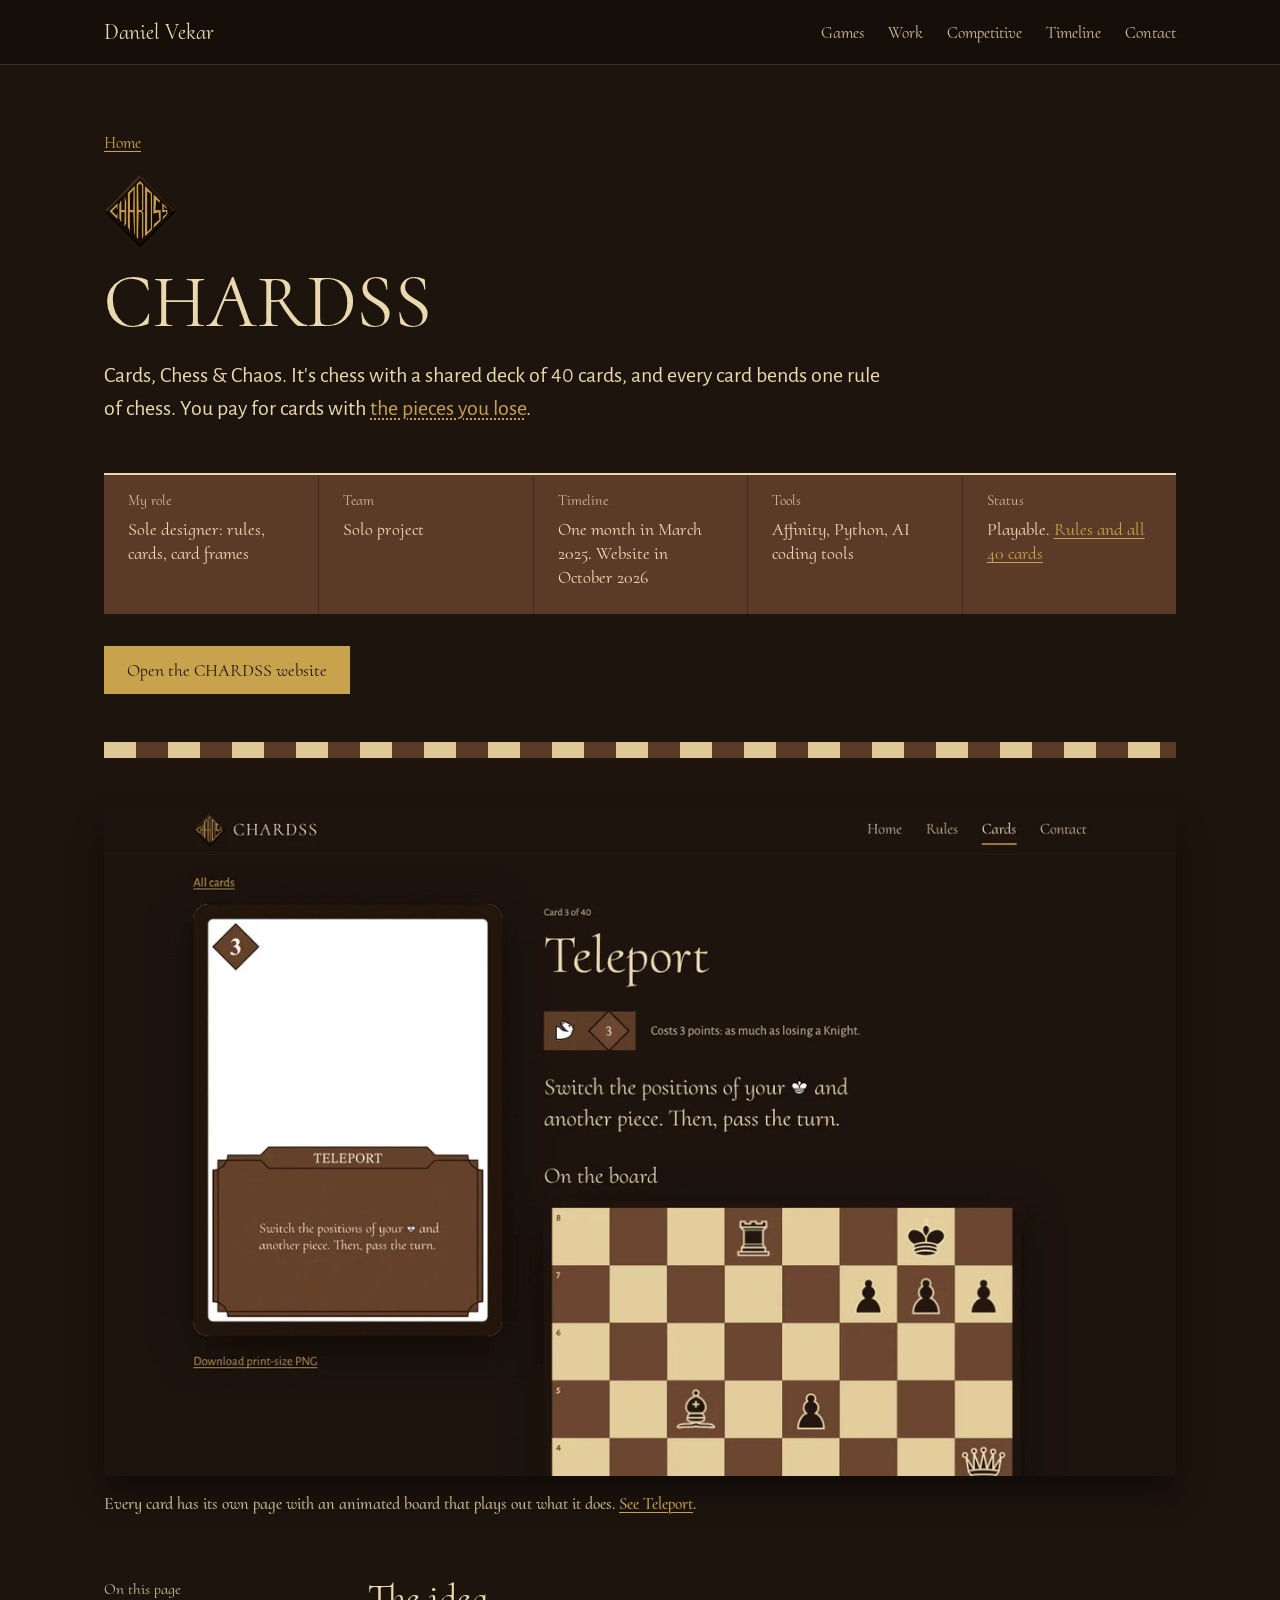
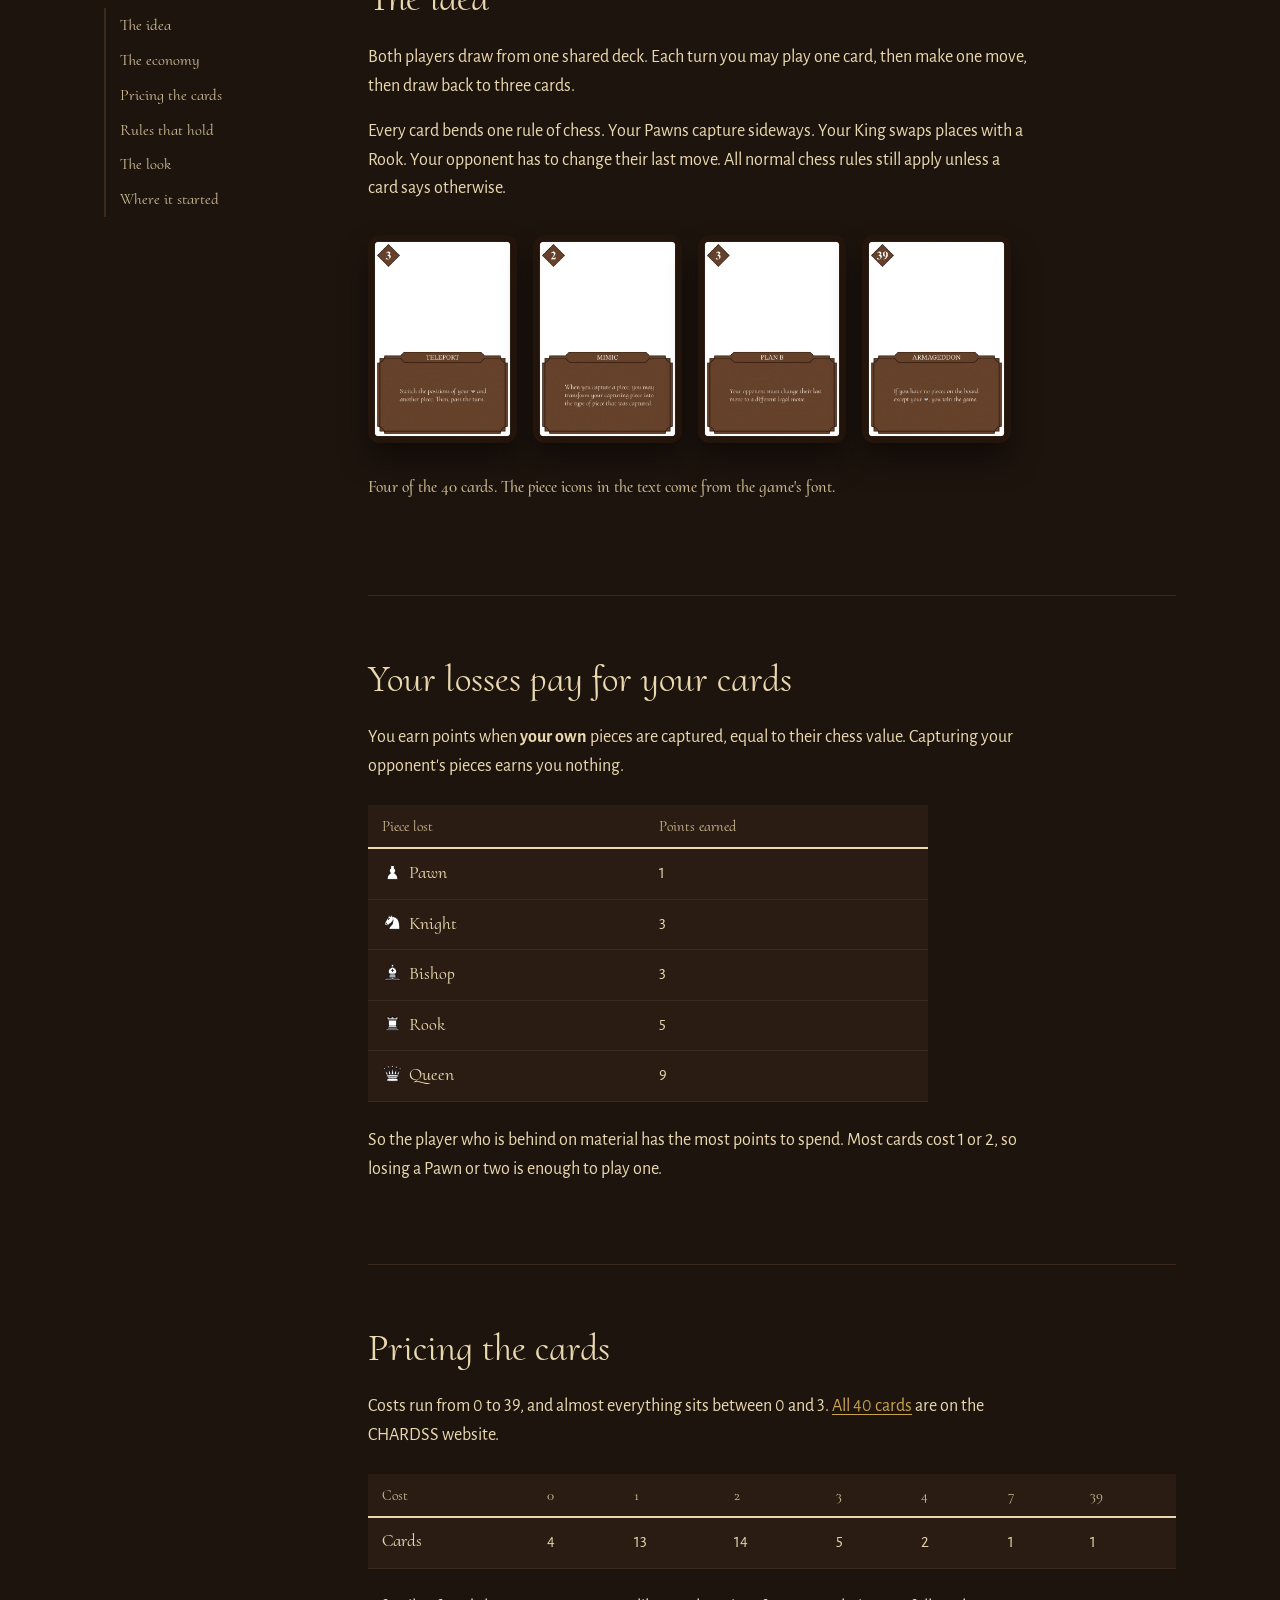
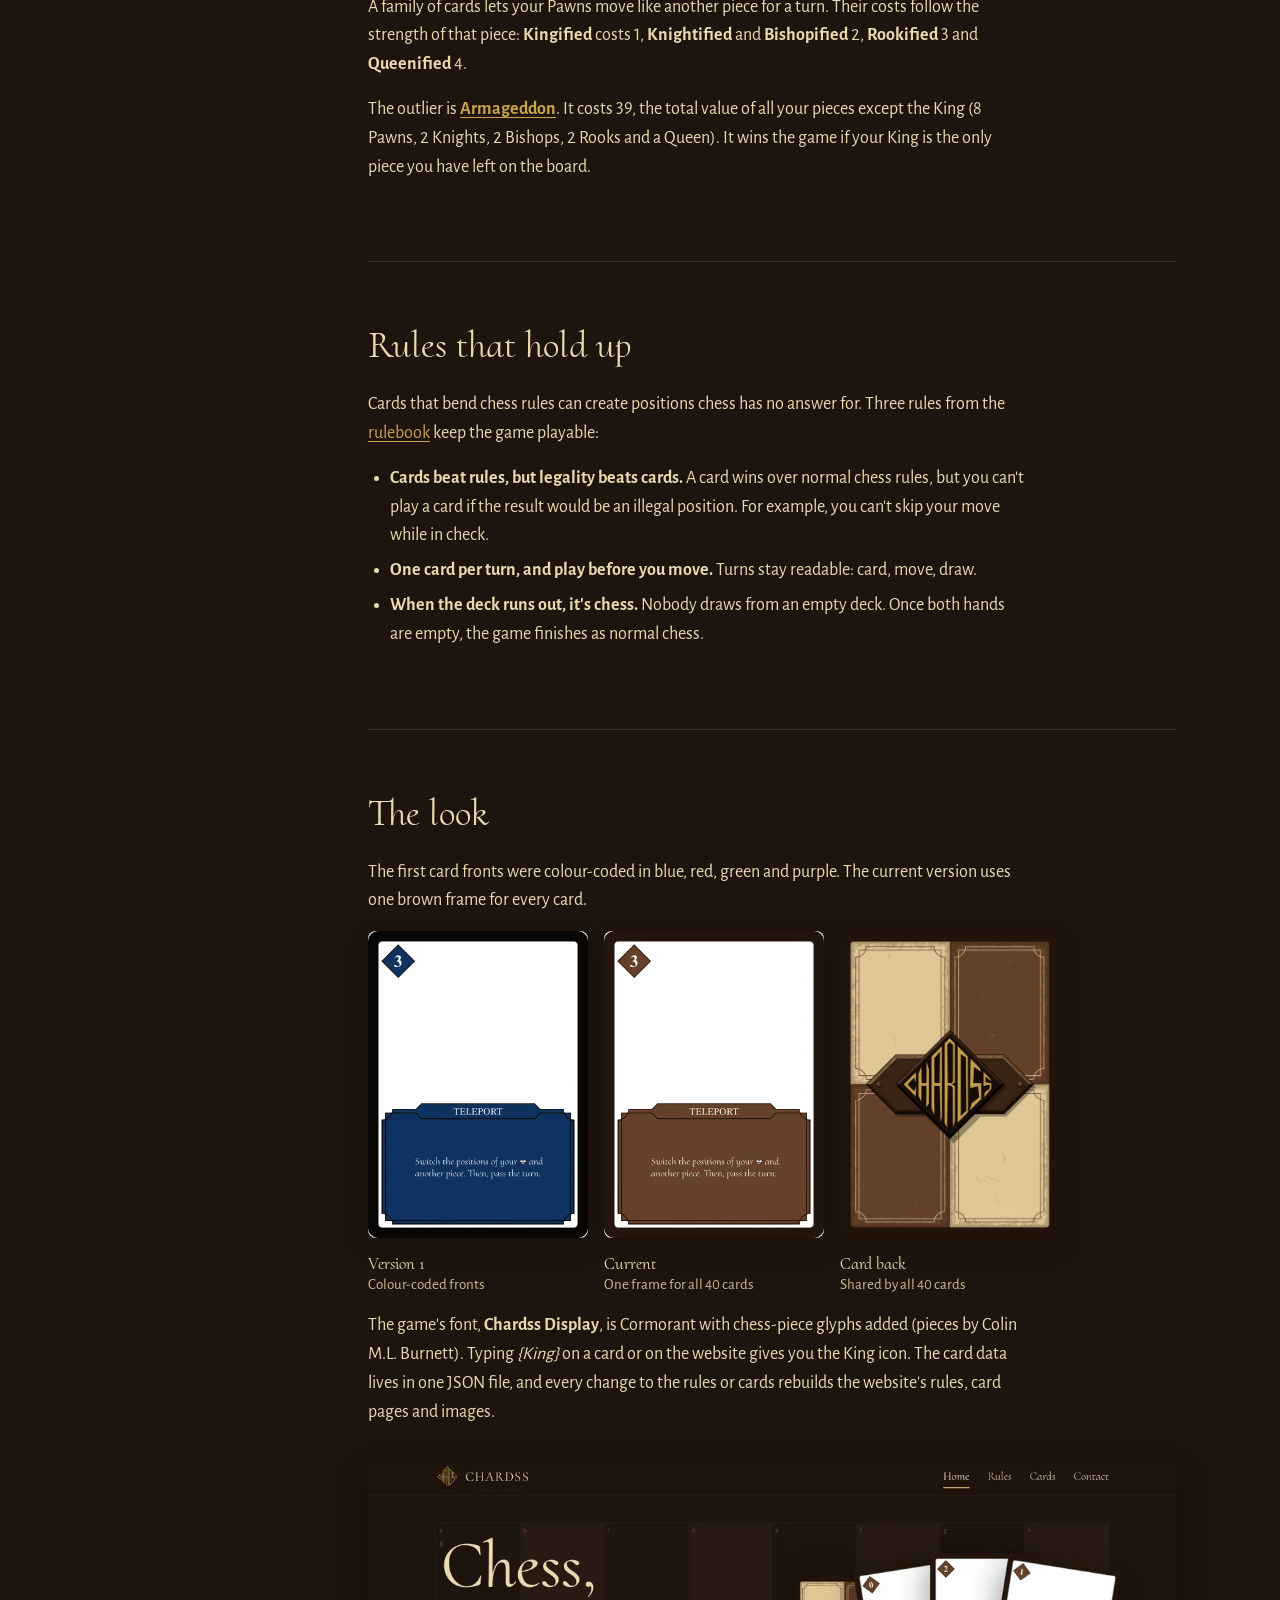
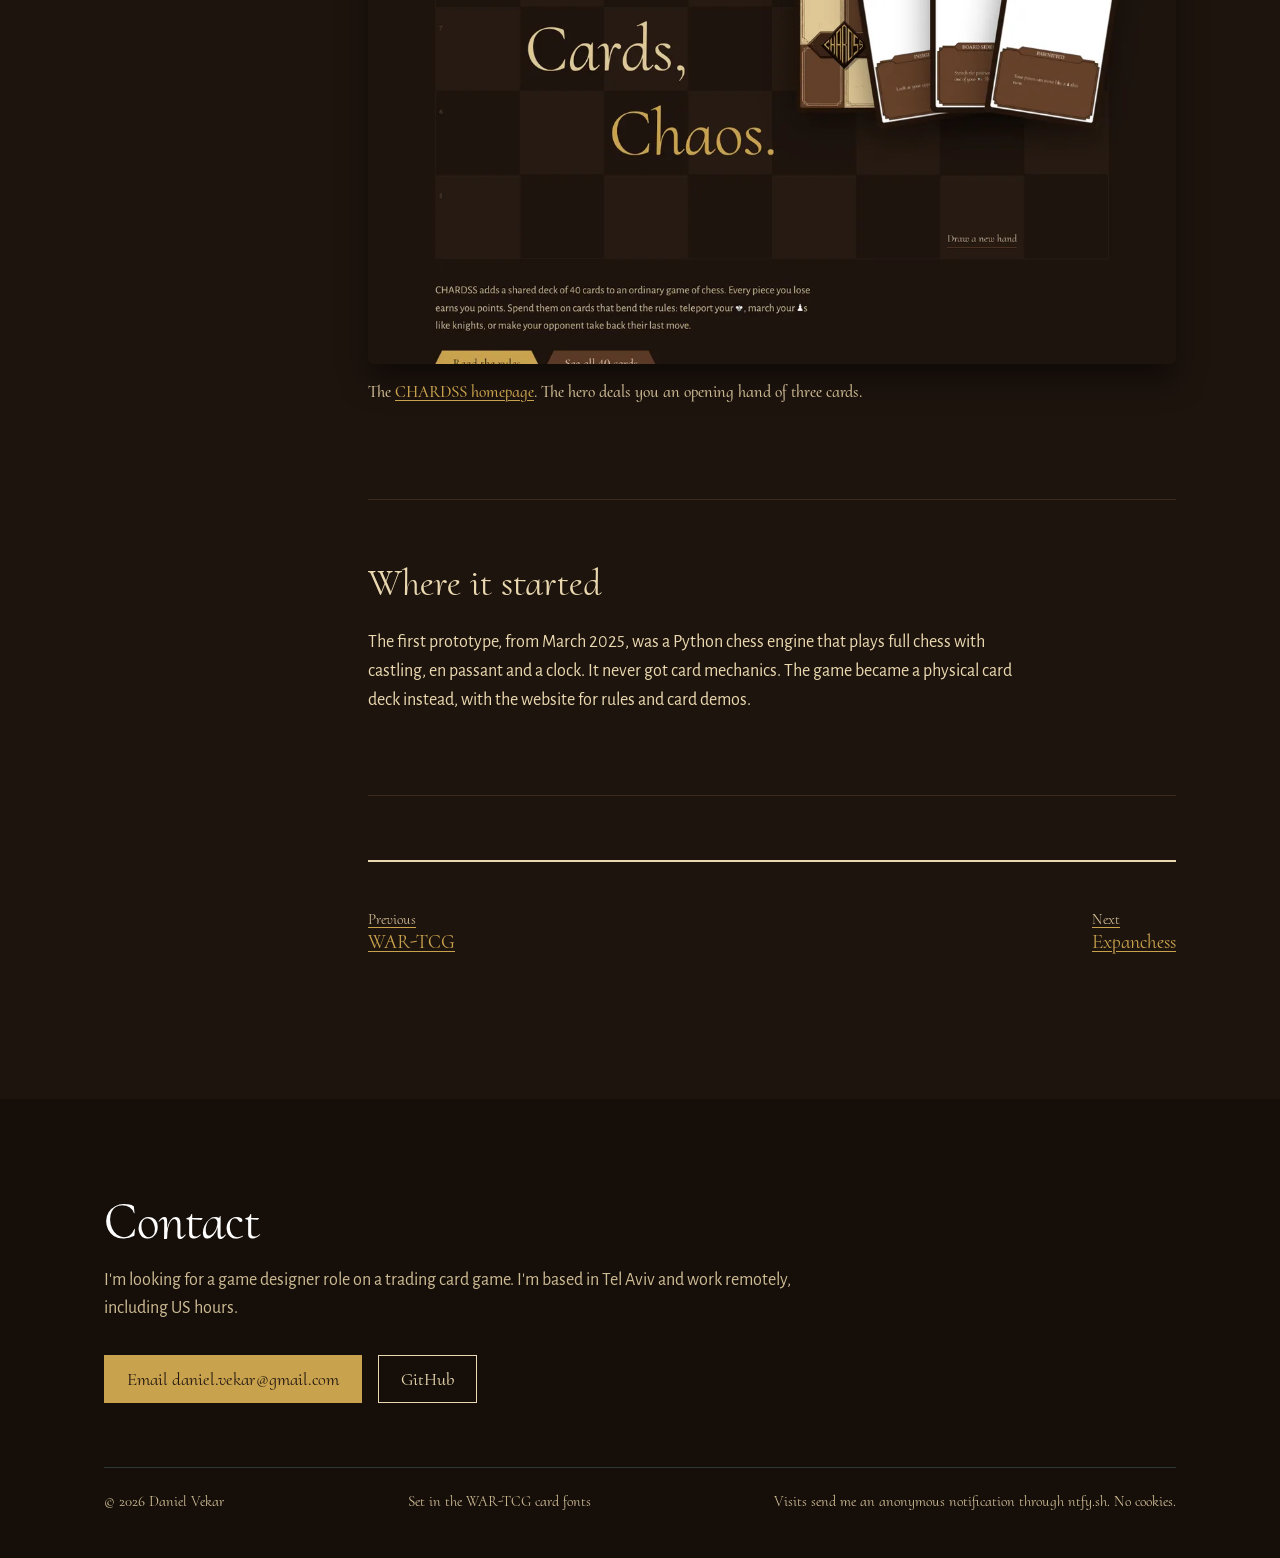
==== commit d7615f58: "Link project websites from project pages and the timeline Co-Authored-By: Claude Opus 5.5 <noreply@a" ====
--- a/chardss.html
+++ b/chardss.html
@@ -48,7 +48,7 @@
 
   <figure class="cs-hero">
     <img src="img/shots/ch-card.webp" alt="The Teleport card page on the CHARDSS website, with the card on the left and an animated chessboard demo on the right" width="1200" height="750">
-    <figcaption>Every card has its own page with an animated board that plays out what it does.</figcaption>
+    <figcaption>Every card has its own page with an animated board that plays out what it does. <a href="https://thevaus.github.io/CHARDSS-Website/cards/teleport/">See Teleport</a>.</figcaption>
   </figure>
 
   <div class="cs-body">
@@ -98,7 +98,7 @@
 
       <section id="cards">
         <h2>Pricing the cards</h2>
-        <p>Costs run from 0 to 39. Almost everything sits between 0 and 3, so cards come out often:</p>
+        <p>Costs run from 0 to 39, and almost everything sits between 0 and 3. <a href="https://thevaus.github.io/CHARDSS-Website/cards/">All 40 cards</a> are on the CHARDSS website.</p>
         <div class="table-wrap">
           <table>
             <thead><tr><th scope="col">Cost</th><th scope="col">0</th><th scope="col">1</th><th scope="col">2</th><th scope="col">3</th><th scope="col">4</th><th scope="col">7</th><th scope="col">39</th></tr></thead>
@@ -106,12 +106,12 @@
           </table>
         </div>
         <p>A family of cards lets your Pawns move like another piece for a turn. Their costs follow the strength of that piece: <b>Kingified</b> costs 1, <b>Knightified</b> and <b>Bishopified</b> 2, <b>Rookified</b> 3 and <b>Queenified</b> 4.</p>
-        <p>The outlier is <b>Armageddon</b>. It costs 39, the total value of all your pieces except the King (8 Pawns, 2 Knights, 2 Bishops, 2 Rooks and a Queen). It wins the game if your King is the only piece you have left on the board.</p>
+        <p>The outlier is <b><a href="https://thevaus.github.io/CHARDSS-Website/cards/armageddon/">Armageddon</a></b>. It costs 39, the total value of all your pieces except the King (8 Pawns, 2 Knights, 2 Bishops, 2 Rooks and a Queen). It wins the game if your King is the only piece you have left on the board.</p>
       </section>
 
       <section id="rules">
         <h2>Rules that hold up</h2>
-        <p>Cards that bend chess rules can create positions chess has no answer for. Three rules keep the game playable:</p>
+        <p>Cards that bend chess rules can create positions chess has no answer for. Three rules from the <a href="https://thevaus.github.io/CHARDSS-Website/rules/">rulebook</a> keep the game playable:</p>
         <ul>
           <li><b>Cards beat rules, but legality beats cards.</b> A card wins over normal chess rules, but you can't play a card if the result would be an illegal position. For example, you can't skip your move while in check.</li>
           <li><b>One card per turn, and play before you move.</b> Turns stay readable: card, move, draw.</li>
@@ -128,7 +128,7 @@
           <li><img src="img/chardss-back.webp" alt="The CHARDSS card back: brown and cream quarters with the CHARDSS logo in a diamond" width="500" height="698" loading="lazy"><b>Card back</b><span>Shared by all 40 cards</span></li>
         </ol>
         <p>The game's font, <b>Chardss Display</b>, is Cormorant with chess-piece glyphs added (pieces by Colin M.L. Burnett). Typing <i>{King}</i> on a card or on the website gives you the King icon. The card data lives in one JSON file, and every change to the rules or cards rebuilds the website's rules, card pages and images.</p>
-        <figure class="fig"><img src="img/shots/ch-home.webp" alt="The CHARDSS homepage with the title Chess, Cards, Chaos and a hand of three cards" width="1200" height="750" loading="lazy"><figcaption>The CHARDSS homepage. The hero deals you an opening hand of three cards.</figcaption></figure>
+        <figure class="fig"><img src="img/shots/ch-home.webp" alt="The CHARDSS homepage with the title Chess, Cards, Chaos and a hand of three cards" width="1200" height="750" loading="lazy"><figcaption>The <a href="https://thevaus.github.io/CHARDSS-Website/">CHARDSS homepage</a>. The hero deals you an opening hand of three cards.</figcaption></figure>
       </section>
 
       <section id="learned">
--- a/styles.css
+++ b/styles.css
@@ -479,3 +479,19 @@
 .wl-card__go{font:600 14px var(--f-cap)}
 .theme-chardss .wl-card__title,.theme-world .wl-card__title{font-weight:400}
 @media (prefers-reduced-motion:no-preference){.wl-card{transition:opacity .12s}}
+
+/* ---- Pixel art (Glory) ---- */
+img.px{image-rendering:pixelated;image-rendering:crisp-edges}
+.glory-title{display:block;margin:0 0 var(--s2);width:180px;height:auto}
+.px-ico{width:20px;height:20px;image-rendering:pixelated;display:inline-block;vertical-align:-4px;margin-right:6px}
+.glory-cards{display:flex;flex-wrap:wrap;gap:var(--s3);margin:var(--s3) 0}
+.glory-cards img{width:175px;height:auto;filter:drop-shadow(0 12px 18px rgba(0,0,0,.45))}
+.war-frames{display:grid;grid-template-columns:repeat(3,minmax(0,200px));gap:var(--s3);margin:var(--s3) 0}
+.war-frames figure{margin:0}
+.war-frames img{filter:drop-shadow(0 12px 20px rgba(0,0,0,.5))}
+.war-frames figcaption{font:600 16px var(--f-cap);color:var(--ink-2);margin-top:8px}
+@media (max-width:560px){.war-frames{grid-template-columns:repeat(3,minmax(0,1fr));gap:var(--s2)}}
+.sr-only{position:absolute;width:1px;height:1px;padding:0;margin:-1px;overflow:hidden;clip:rect(0,0,0,0);white-space:nowrap;border:0}
+.glory-title{width:300px;margin-bottom:var(--s3)}
+@media (max-width:560px){.glory-title{width:220px}}
+.tlx-site{margin:6px 0 0;font:600 14px var(--f-cap)}
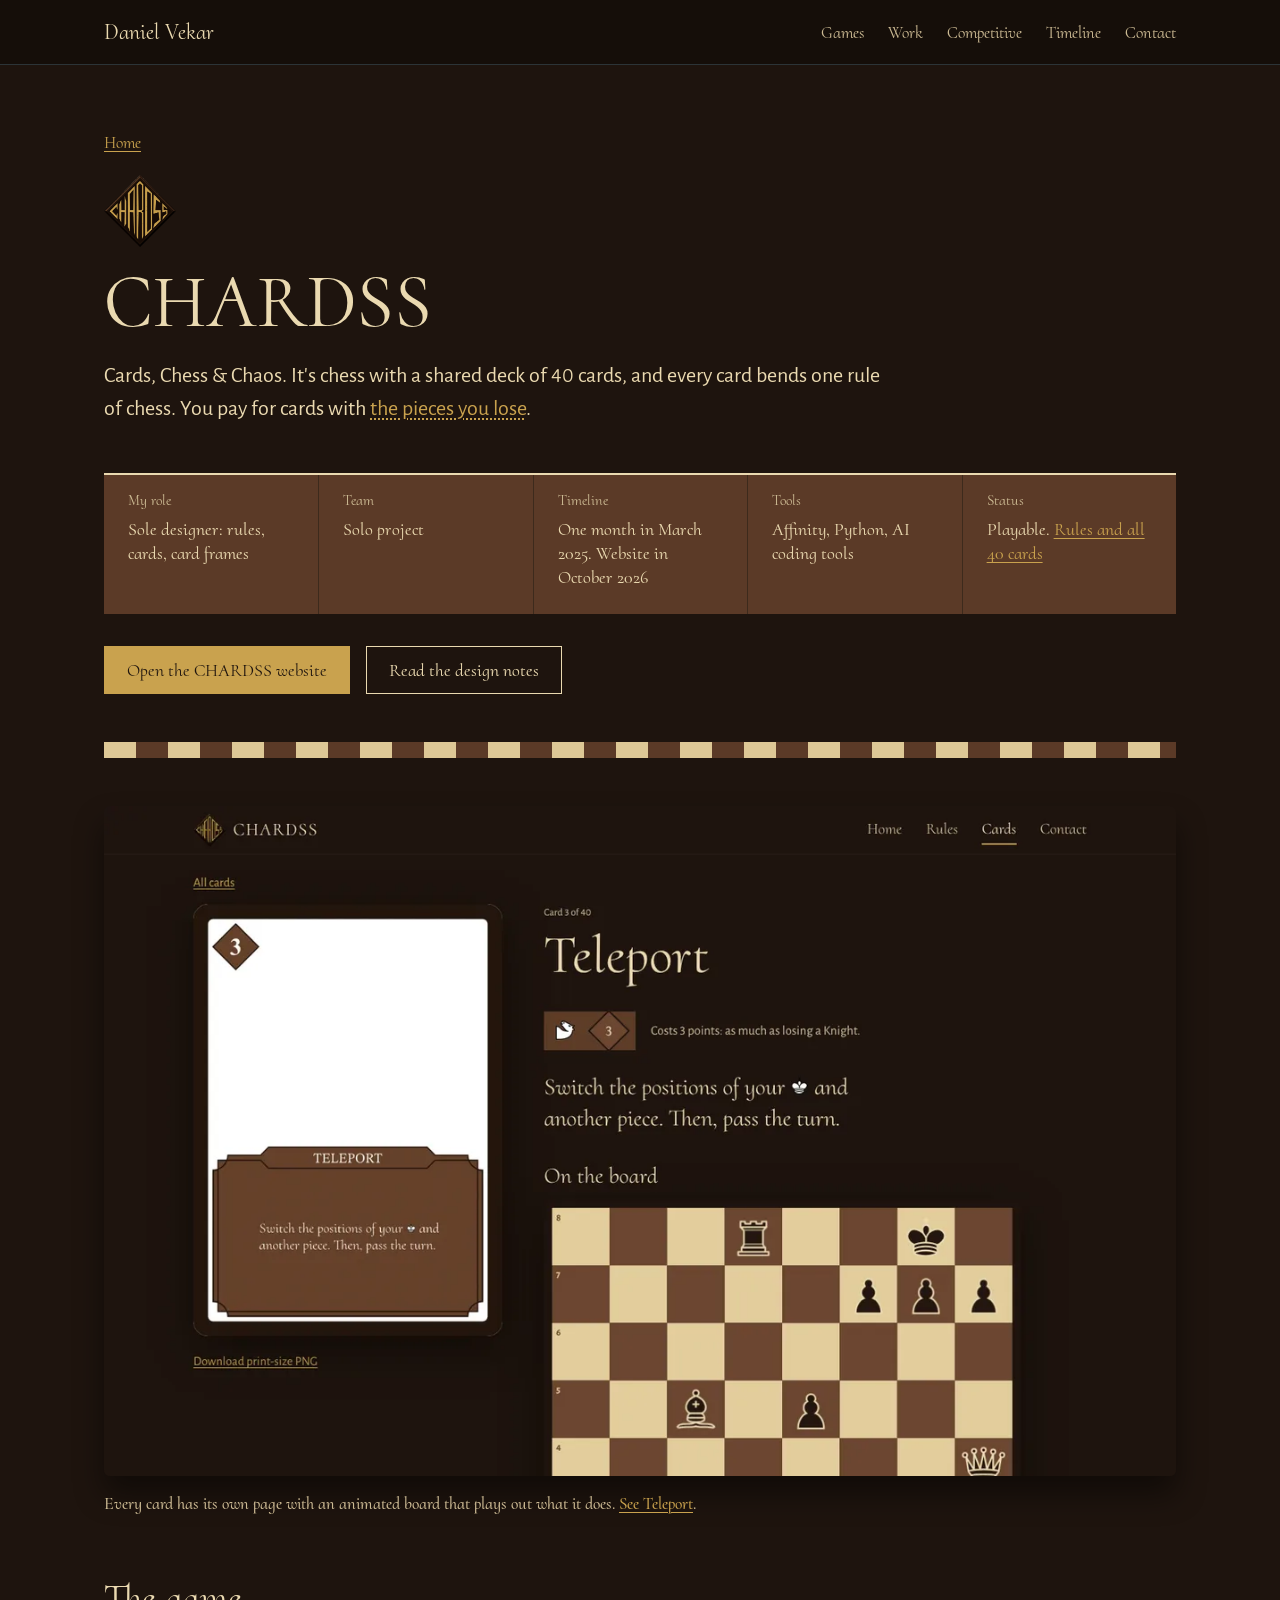
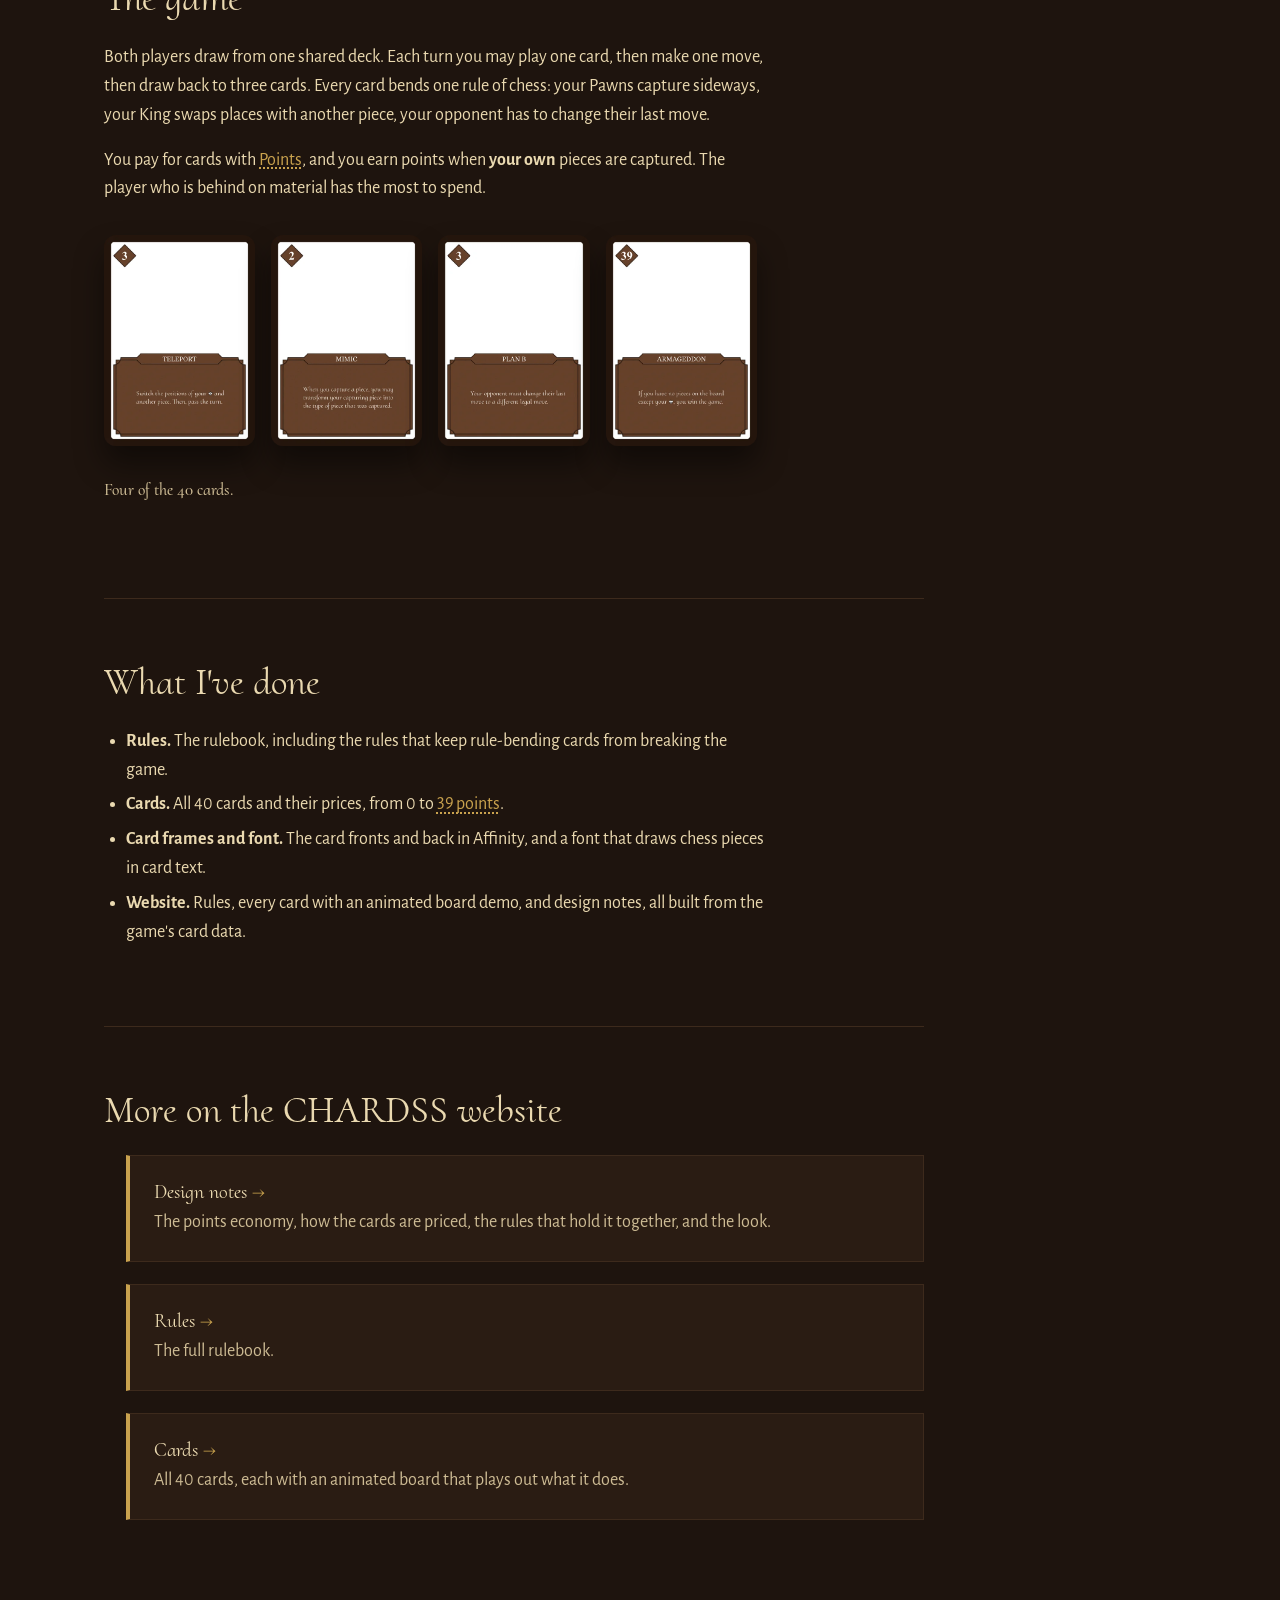
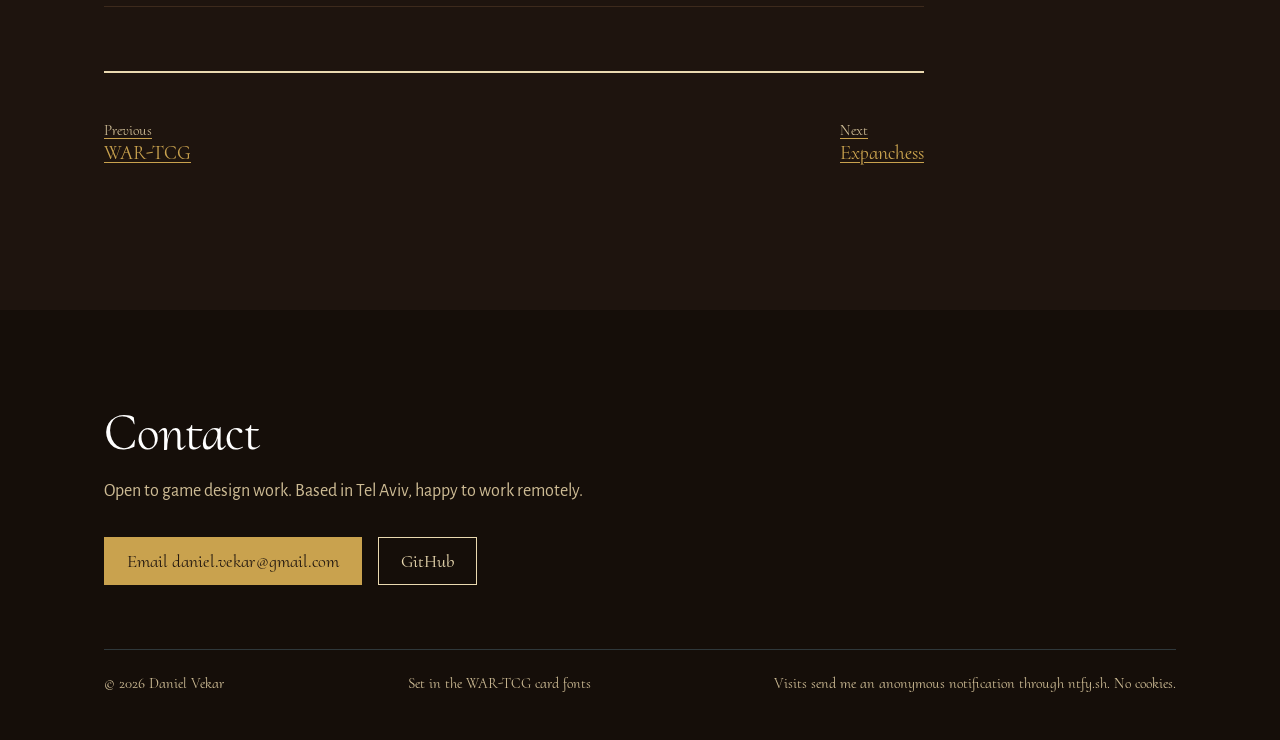
==== commit c6e16baf: "WAR-TCG and CHARDSS pages become overviews; neutral wording; 60-30-10 accents - WAR-TCG and CHARDSS " ====
--- a/chardss.html
+++ b/chardss.html
@@ -3,9 +3,9 @@
 <head>
 <meta charset="utf-8">
 <meta name="viewport" content="width=device-width, initial-scale=1">
-<title>CHARDSS case study, Daniel Vekar</title>
-<meta name="description" content="CHARDSS is chess with a shared deck of 40 rule-bending cards, paid for with the pieces you lose. How I designed its economy and its cards.">
-<meta property="og:title" content="CHARDSS case study, Daniel Vekar">
+<title>CHARDSS, Daniel Vekar</title>
+<meta name="description" content="CHARDSS is chess with a shared deck of 40 rule-bending cards, paid for with the pieces you lose. An overview, with links to its design notes, rules and cards.">
+<meta property="og:title" content="CHARDSS, Daniel Vekar">
 <meta property="og:image" content="https://thevaus.github.io/img/og.png">
 <meta name="theme-color" content="#191F21">
 <link rel="icon" href="img/favicon.svg" type="image/svg+xml">
@@ -34,7 +34,7 @@
     <a class="crumb" href="./">Home</a>
     <img src="img/chardss-logo.webp" alt="CHARDSS logo" width="72" height="72" style="border-radius:6px;margin-bottom:16px">
     <h1>CHARDSS</h1>
-    <p class="lede">Cards, Chess &amp; Chaos. It's chess with a shared deck of 40 cards, and every card bends one rule of chess. You pay for cards with <a class="wl" href="#economy" data-wl="points">the pieces you lose</a>.</p>
+    <p class="lede">Cards, Chess &amp; Chaos. It's chess with a shared deck of 40 cards, and every card bends one rule of chess. You pay for cards with <a class="wl" href="https://thevaus.github.io/CHARDSS-Website/design/#economy" data-wl="points">the pieces you lose</a>.</p>
     <dl class="summary">
       <div><dt>My role</dt><dd>Sole designer: rules, cards, card frames</dd></div>
       <div><dt>Team</dt><dd>Solo project</dd></div>
@@ -42,7 +42,7 @@
       <div><dt>Tools</dt><dd>Affinity, Python, AI coding tools</dd></div>
       <div><dt>Status</dt><dd>Playable. <a href="https://thevaus.github.io/CHARDSS-Website/">Rules and all 40 cards</a></dd></div>
     </dl>
-    <div class="site-links"><a class="btn btn-primary" href="https://thevaus.github.io/CHARDSS-Website/">Open the CHARDSS website</a></div>
+    <div class="site-links"><a class="btn btn-primary" href="https://thevaus.github.io/CHARDSS-Website/">Open the CHARDSS website</a><a class="btn btn-secondary" href="https://thevaus.github.io/CHARDSS-Website/design/">Read the design notes</a></div>
   </header>
   <div class="board-strip" aria-hidden="true"></div>
 
@@ -51,89 +51,38 @@
     <figcaption>Every card has its own page with an animated board that plays out what it does. <a href="https://thevaus.github.io/CHARDSS-Website/cards/teleport/">See Teleport</a>.</figcaption>
   </figure>
 
-  <div class="cs-body">
-    <nav class="toc" aria-label="On this page">
-      <p>On this page</p>
-      <ol>
-        <li><a href="#idea">The idea</a></li>
-        <li><a href="#economy">The economy</a></li>
-        <li><a href="#cards">Pricing the cards</a></li>
-        <li><a href="#rules">Rules that hold</a></li>
-        <li><a href="#look">The look</a></li>
-        <li><a href="#learned">Where it started</a></li>
-      </ol>
-    </nav>
-
+  <div class="cs-body cs-body--solo">
     <div class="cs-main">
       <section id="idea">
-        <h2>The idea</h2>
-        <p>Both players draw from one shared deck. Each turn you may play one card, then make one move, then draw back to three cards.</p>
-        <p>Every card bends one rule of chess. Your Pawns capture sideways. Your King swaps places with a Rook. Your opponent has to change their last move. All normal chess rules still apply unless a card says otherwise.</p>
+        <h2>The game</h2>
+        <p>Both players draw from one shared deck. Each turn you may play one card, then make one move, then draw back to three cards. Every card bends one rule of chess: your Pawns capture sideways, your King swaps places with another piece, your opponent has to change their last move.</p>
+        <p>You pay for cards with <a class="wl" href="https://thevaus.github.io/CHARDSS-Website/design/#economy" data-wl="points">Points</a>, and you earn points when <b>your own</b> pieces are captured. The player who is behind on material has the most to spend.</p>
         <figure class="fig fig--cards">
           <img src="img/chardss-teleport.webp" alt="Teleport, cost 3: switch your King with another piece, then pass the turn" width="500" height="698" loading="lazy">
           <img src="img/chardss-mimic.webp" alt="Mimic, cost 2: when you capture, your piece may become the type it captured" width="500" height="698" loading="lazy">
           <img src="img/chardss-plan-b.webp" alt="Plan B, cost 3: your opponent must change their last move" width="500" height="698" loading="lazy">
           <img src="img/chardss-armageddon.webp" alt="Armageddon, cost 39: if your King is your only piece left, you win" width="500" height="698" loading="lazy">
-          <figcaption>Four of the 40 cards. The piece icons in the text come from the game's font.</figcaption>
+          <figcaption>Four of the 40 cards.</figcaption>
         </figure>
       </section>
 
-      <section id="economy">
-        <h2>Your losses pay for your cards</h2>
-        <p>You earn points when <b>your own</b> pieces are captured, equal to their chess value. Capturing your opponent's pieces earns you nothing.</p>
-        <div class="table-wrap" style="max-width:560px">
-          <table>
-            <thead><tr><th scope="col">Piece lost</th><th scope="col">Points earned</th></tr></thead>
-            <tbody>
-              <tr><th scope="row"><img class="piece" src="img/pieces/Pawn.svg" alt="">Pawn</th><td>1</td></tr>
-              <tr><th scope="row"><img class="piece" src="img/pieces/Knight.svg" alt="">Knight</th><td>3</td></tr>
-              <tr><th scope="row"><img class="piece" src="img/pieces/Bishop.svg" alt="">Bishop</th><td>3</td></tr>
-              <tr><th scope="row"><img class="piece" src="img/pieces/Rook.svg" alt="">Rook</th><td>5</td></tr>
-              <tr><th scope="row"><img class="piece" src="img/pieces/Queen.svg" alt="">Queen</th><td>9</td></tr>
-            </tbody>
-          </table>
-        </div>
-        <p>So the player who is behind on material has the most points to spend. Most cards cost 1 or 2, so losing a Pawn or two is enough to play one.</p>
-      </section>
-
-      <section id="cards">
-        <h2>Pricing the cards</h2>
-        <p>Costs run from 0 to 39, and almost everything sits between 0 and 3. <a href="https://thevaus.github.io/CHARDSS-Website/cards/">All 40 cards</a> are on the CHARDSS website.</p>
-        <div class="table-wrap">
-          <table>
-            <thead><tr><th scope="col">Cost</th><th scope="col">0</th><th scope="col">1</th><th scope="col">2</th><th scope="col">3</th><th scope="col">4</th><th scope="col">7</th><th scope="col">39</th></tr></thead>
-            <tbody><tr><th scope="row">Cards</th><td>4</td><td>13</td><td>14</td><td>5</td><td>2</td><td>1</td><td>1</td></tr></tbody>
-          </table>
-        </div>
-        <p>A family of cards lets your Pawns move like another piece for a turn. Their costs follow the strength of that piece: <b>Kingified</b> costs 1, <b>Knightified</b> and <b>Bishopified</b> 2, <b>Rookified</b> 3 and <b>Queenified</b> 4.</p>
-        <p>The outlier is <b><a href="https://thevaus.github.io/CHARDSS-Website/cards/armageddon/">Armageddon</a></b>. It costs 39, the total value of all your pieces except the King (8 Pawns, 2 Knights, 2 Bishops, 2 Rooks and a Queen). It wins the game if your King is the only piece you have left on the board.</p>
-      </section>
-
-      <section id="rules">
-        <h2>Rules that hold up</h2>
-        <p>Cards that bend chess rules can create positions chess has no answer for. Three rules from the <a href="https://thevaus.github.io/CHARDSS-Website/rules/">rulebook</a> keep the game playable:</p>
+      <section id="work">
+        <h2>What I've done</h2>
         <ul>
-          <li><b>Cards beat rules, but legality beats cards.</b> A card wins over normal chess rules, but you can't play a card if the result would be an illegal position. For example, you can't skip your move while in check.</li>
-          <li><b>One card per turn, and play before you move.</b> Turns stay readable: card, move, draw.</li>
-          <li><b>When the deck runs out, it's chess.</b> Nobody draws from an empty deck. Once both hands are empty, the game finishes as normal chess.</li>
+          <li><b>Rules.</b> The rulebook, including the rules that keep rule-bending cards from breaking the game.</li>
+          <li><b>Cards.</b> All 40 cards and their prices, from 0 to <a class="wl" href="https://thevaus.github.io/CHARDSS-Website/design/#pricing" data-wl="armageddon">39 points</a>.</li>
+          <li><b>Card frames and font.</b> The card fronts and back in Affinity, and a font that draws chess pieces in card text.</li>
+          <li><b>Website.</b> Rules, every card with an animated board demo, and design notes, all built from the game's card data.</li>
         </ul>
       </section>
 
-      <section id="look">
-        <h2>The look</h2>
-        <p>The first card fronts were colour-coded in blue, red, green and purple. The current version uses one brown frame for every card.</p>
-        <ol class="evo" style="grid-template-columns:repeat(3,minmax(0,220px))">
-          <li><img src="img/chardss-teleport-v1.webp" alt="Version 1 of Teleport with a blue frame" width="360" height="503" loading="lazy"><b>Version 1</b><span>Colour-coded fronts</span></li>
-          <li><img src="img/chardss-teleport-v2.webp" alt="Current Teleport with a brown frame" width="360" height="503" loading="lazy"><b>Current</b><span>One frame for all 40 cards</span></li>
-          <li><img src="img/chardss-back.webp" alt="The CHARDSS card back: brown and cream quarters with the CHARDSS logo in a diamond" width="500" height="698" loading="lazy"><b>Card back</b><span>Shared by all 40 cards</span></li>
-        </ol>
-        <p>The game's font, <b>Chardss Display</b>, is Cormorant with chess-piece glyphs added (pieces by Colin M.L. Burnett). Typing <i>{King}</i> on a card or on the website gives you the King icon. The card data lives in one JSON file, and every change to the rules or cards rebuilds the website's rules, card pages and images.</p>
-        <figure class="fig"><img src="img/shots/ch-home.webp" alt="The CHARDSS homepage with the title Chess, Cards, Chaos and a hand of three cards" width="1200" height="750" loading="lazy"><figcaption>The <a href="https://thevaus.github.io/CHARDSS-Website/">CHARDSS homepage</a>. The hero deals you an opening hand of three cards.</figcaption></figure>
-      </section>
-
-      <section id="learned">
-        <h2>Where it started</h2>
-        <p>The first prototype, from March 2025, was a Python chess engine that plays full chess with castling, en passant and a clock. It never got card mechanics. The game became a physical card deck instead, with the website for rules and card demos.</p>
+      <section id="more">
+        <h2>More on the CHARDSS website</h2>
+        <ul class="more">
+          <li><a href="https://thevaus.github.io/CHARDSS-Website/design/"><b>Design notes</b><span>The points economy, how the cards are priced, the rules that hold it together, and the look.</span></a></li>
+          <li><a href="https://thevaus.github.io/CHARDSS-Website/rules/"><b>Rules</b><span>The full rulebook.</span></a></li>
+          <li><a href="https://thevaus.github.io/CHARDSS-Website/cards/"><b>Cards</b><span>All 40 cards, each with an animated board that plays out what it does.</span></a></li>
+        </ul>
       </section>
 
       <nav class="next" aria-label="More case studies">
@@ -145,10 +94,11 @@
 </div>
 </main>
 
+
 <footer class="site-foot on-iron" id="contact">
   <div class="wrap">
     <h2>Contact</h2>
-    <p>I'm looking for a game designer role on a trading card game. I'm based in Tel Aviv and work remotely, including US hours.</p>
+    <p>Open to game design work. Based in Tel Aviv, happy to work remotely.</p>
     <div class="actions">
       <a class="btn btn-primary" href="mailto:daniel.vekar@gmail.com">Email daniel.vekar@gmail.com</a>
       <a class="btn btn-secondary" href="https://github.com/TheVaus">GitHub</a>
--- a/styles.css
+++ b/styles.css
@@ -495,3 +495,20 @@
 .glory-title{width:300px;margin-bottom:var(--s3)}
 @media (max-width:560px){.glory-title{width:220px}}
 .tlx-site{margin:6px 0 0;font:600 14px var(--f-cap)}
+
+/* Overview pages (project details live on the project's own website) */
+.cs-body--solo{grid-template-columns:minmax(0,1fr);max-width:820px}
+.more{list-style:none;padding:0;margin:var(--s3) 0 0;display:grid;gap:var(--s2)}
+.more a{display:block;padding:var(--s3);border:1px solid var(--rule);border-left:4px solid var(--primary);background:var(--surface);color:var(--ink);text-decoration:none;border-radius:var(--r,6px);transition:border-color .15s}
+.more a:hover{border-color:var(--primary)}
+.more b{display:block;font:700 20px/1.2 var(--f-cap);color:var(--ink)}
+.more b::after{content:" →";color:var(--primary)}
+.more span{display:block;margin-top:4px;color:var(--ink-2)}
+
+/* 60-30-10: light page ~60%, iron ~30%, primary blue as the ~10% accent */
+.hero{padding:var(--s8) 0 var(--s8)}
+.hero .role::after{content:"";display:block;width:56px;height:4px;background:var(--primary);margin-top:var(--s2)}
+.group-title::before{content:"";display:block;width:40px;height:4px;background:var(--primary);margin-bottom:12px}
+.tile--plain{border-top:4px solid var(--primary)}
+.site-foot .btn-primary{box-shadow:none}
+.cs-main .more{max-width:none}
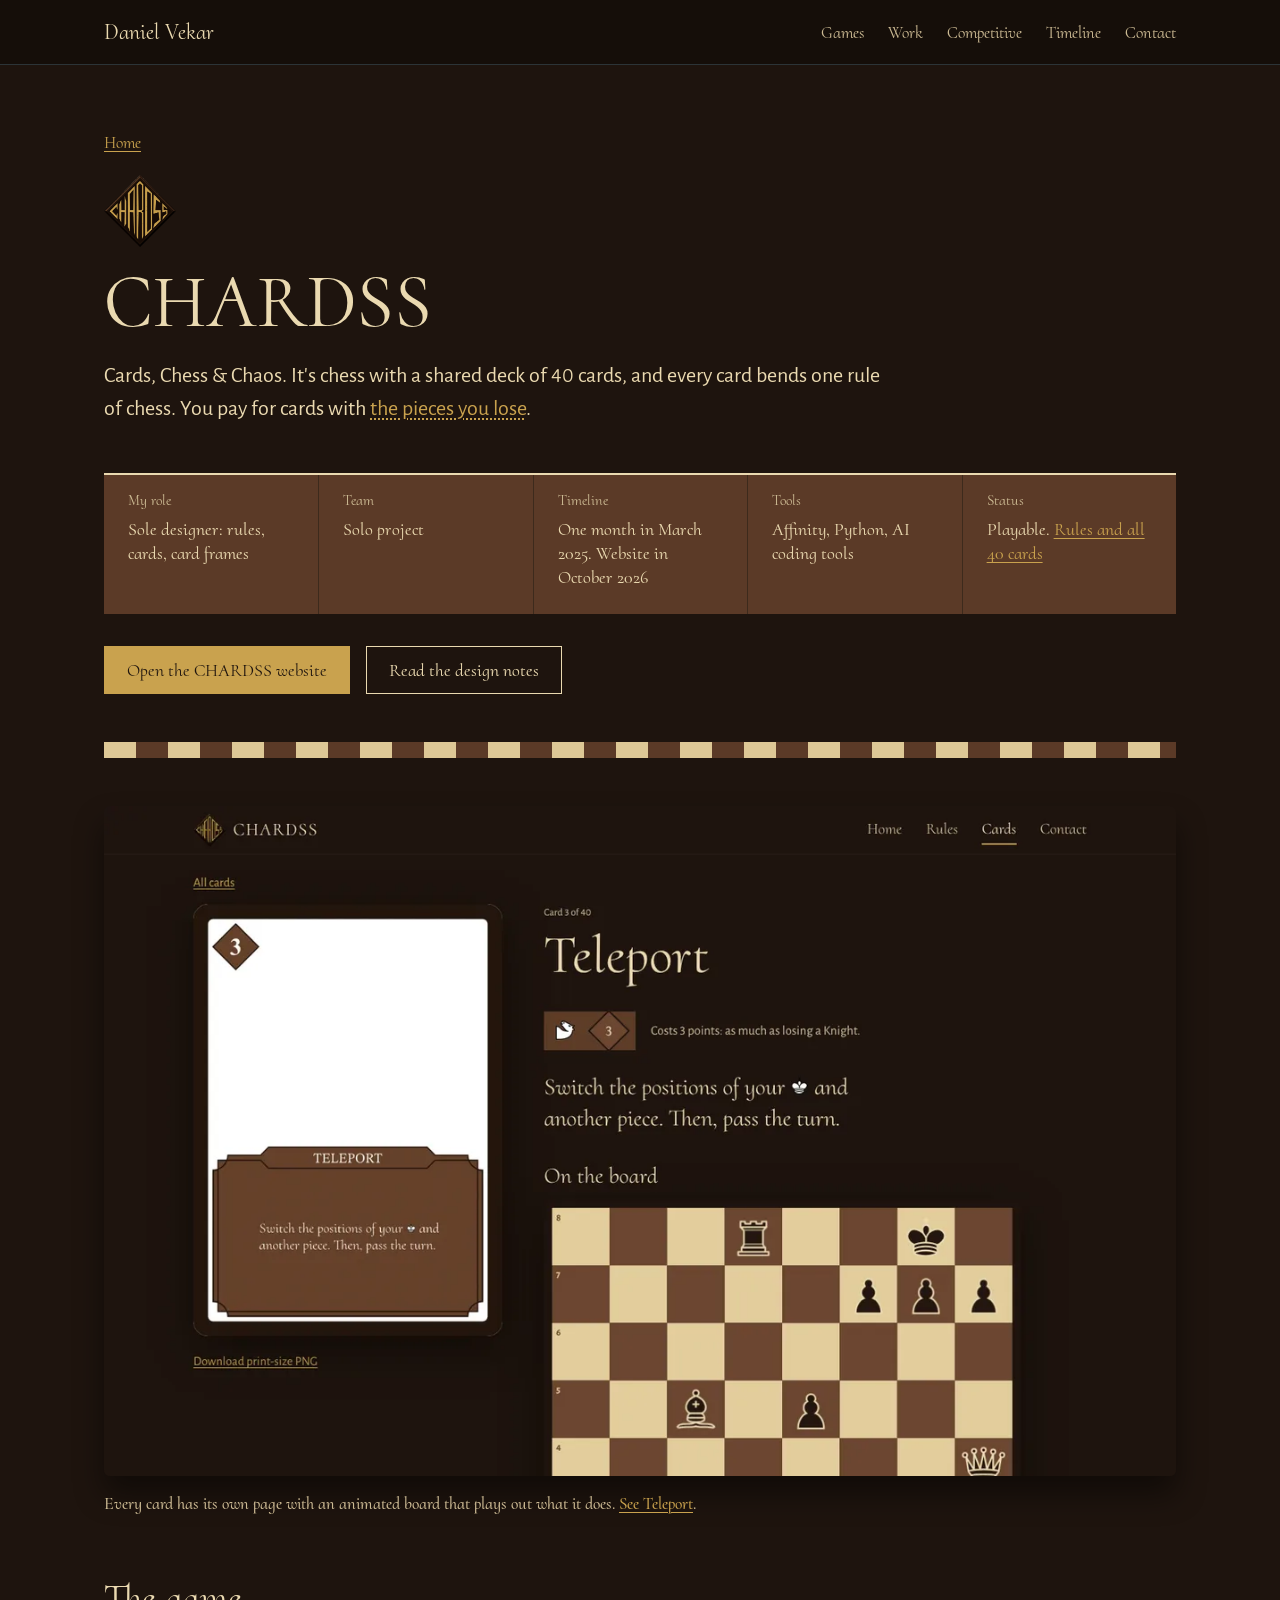
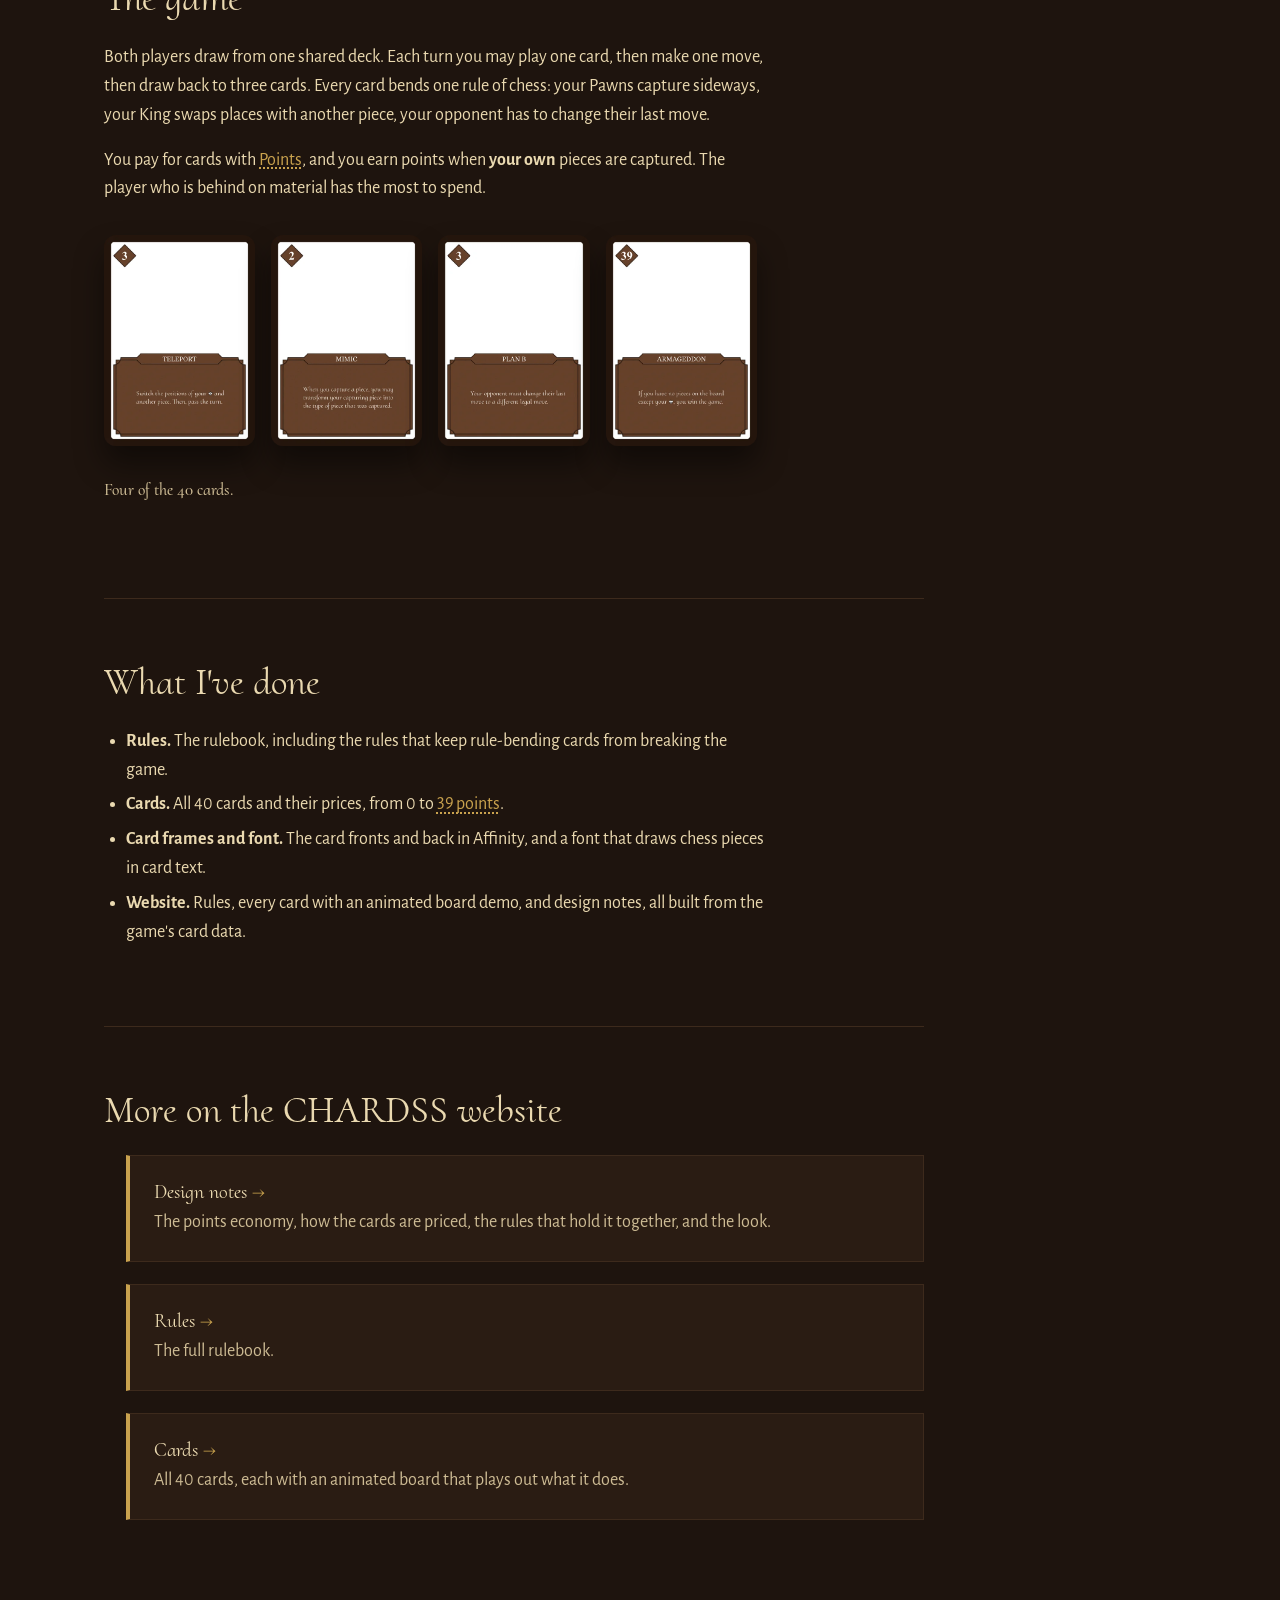
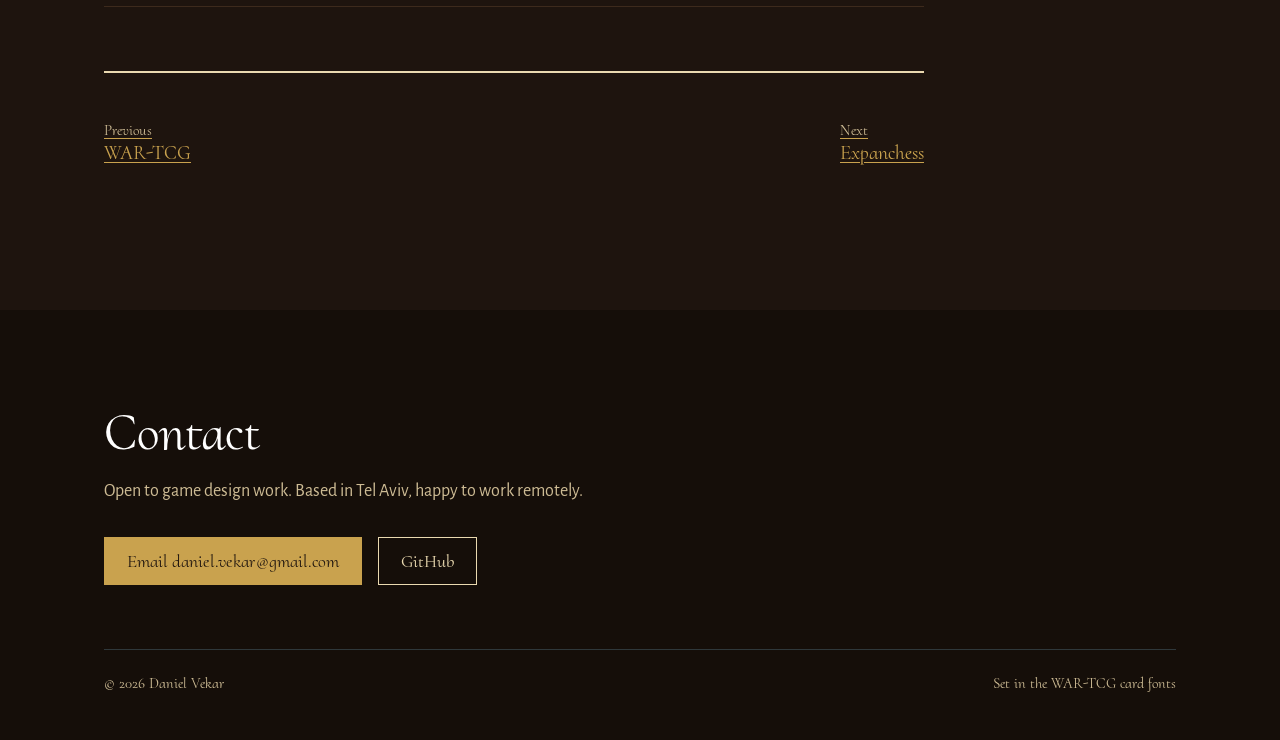
==== commit e7fe7dc3: "Home wording, Others group with the cube and hobbies; OPTCG page is results only - Tiles: WAR-TCG wi" ====
--- a/chardss.html
+++ b/chardss.html
@@ -103,8 +103,7 @@
       <a class="btn btn-primary" href="mailto:daniel.vekar@gmail.com">Email daniel.vekar@gmail.com</a>
       <a class="btn btn-secondary" href="https://github.com/TheVaus">GitHub</a>
     </div>
-    <div class="foot-small"><span>© 2026 Daniel Vekar</span><span>Set in the WAR-TCG card fonts</span>
-      <span>Visits send me an anonymous notification through ntfy.sh. No cookies.</span></div>
+    <div class="foot-small"><span>© 2026 Daniel Vekar</span><span>Set in the WAR-TCG card fonts</span></div>
   </div>
 </footer>
 <script src="wiki-data.js"></script>
--- a/styles.css
+++ b/styles.css
@@ -512,3 +512,7 @@
 .tile--plain{border-top:4px solid var(--primary)}
 .site-foot .btn-primary{box-shadow:none}
 .cs-main .more{max-width:none}
+.tile--static{cursor:default}
+.tile--static:hover{border-color:var(--rule)}
+.tile--static:hover h3{text-decoration:none}
+.tile--static{border-top:1px solid var(--rule);height:100%}
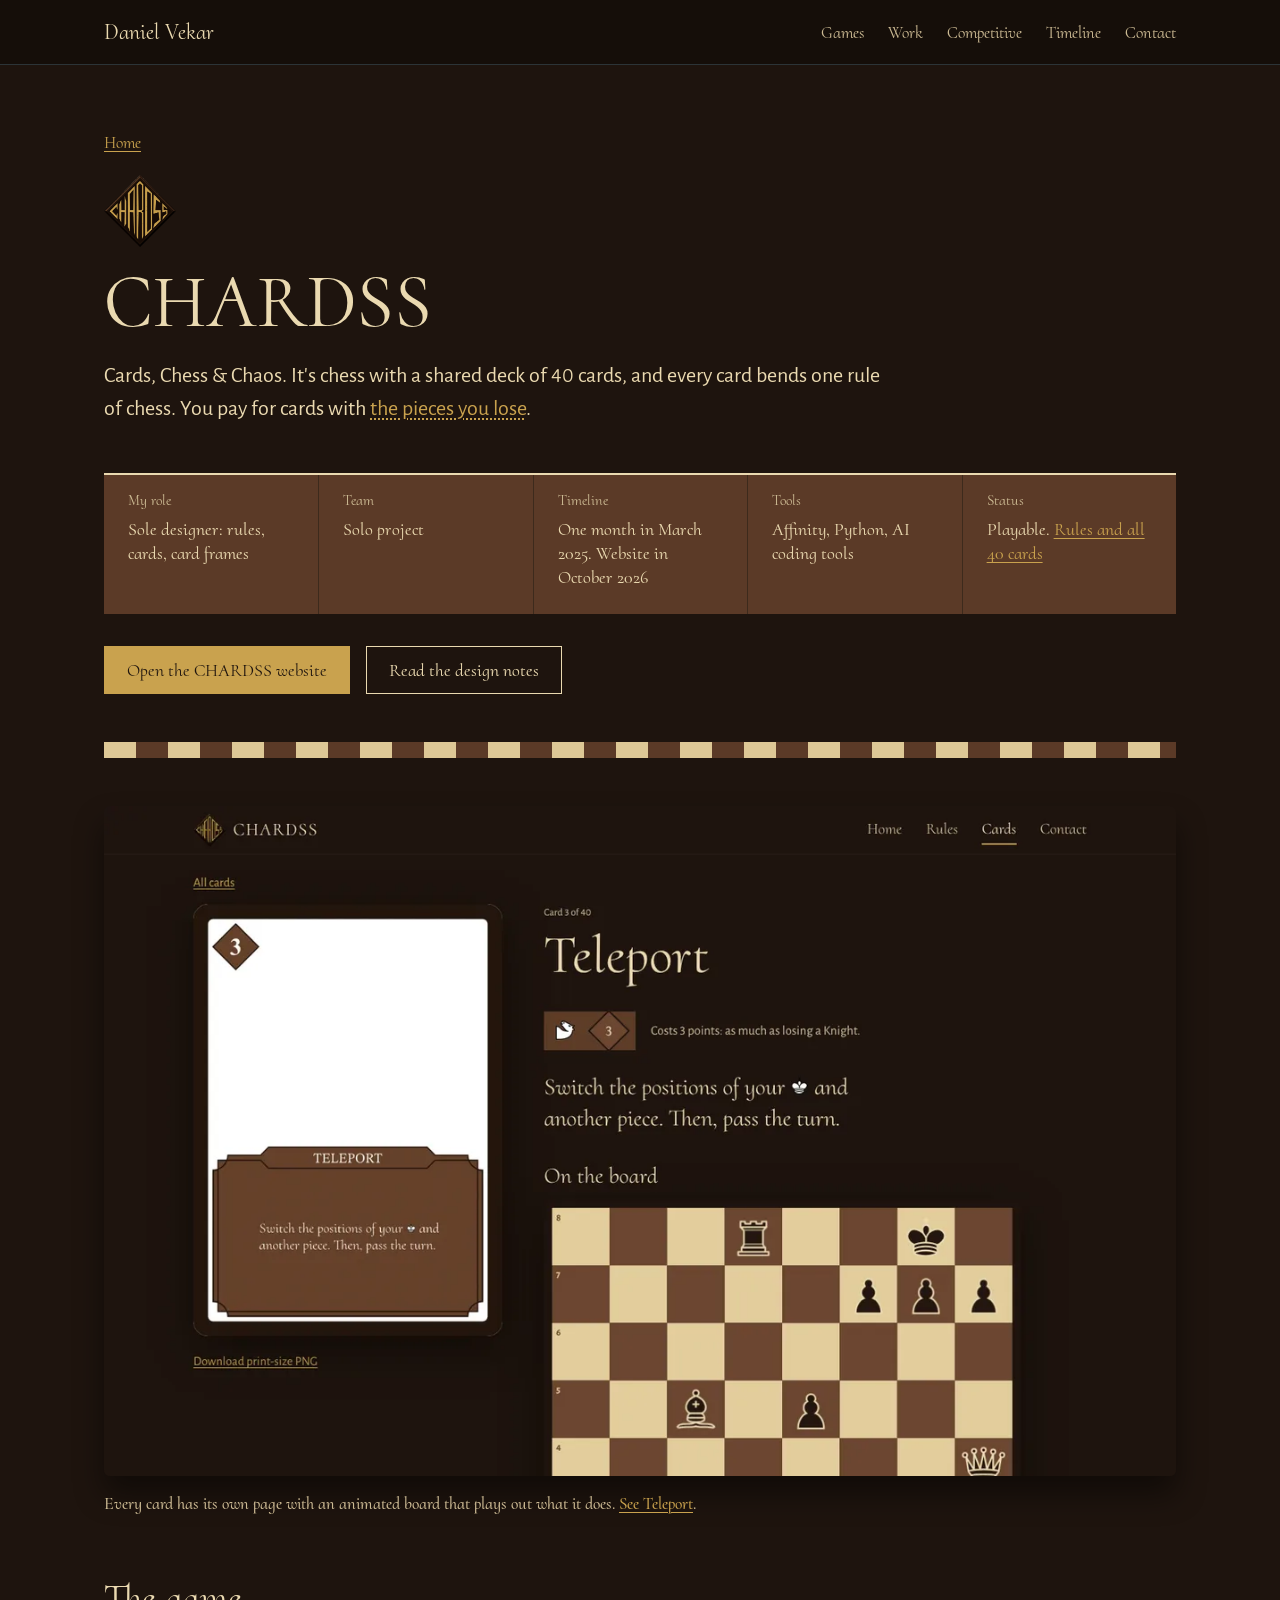
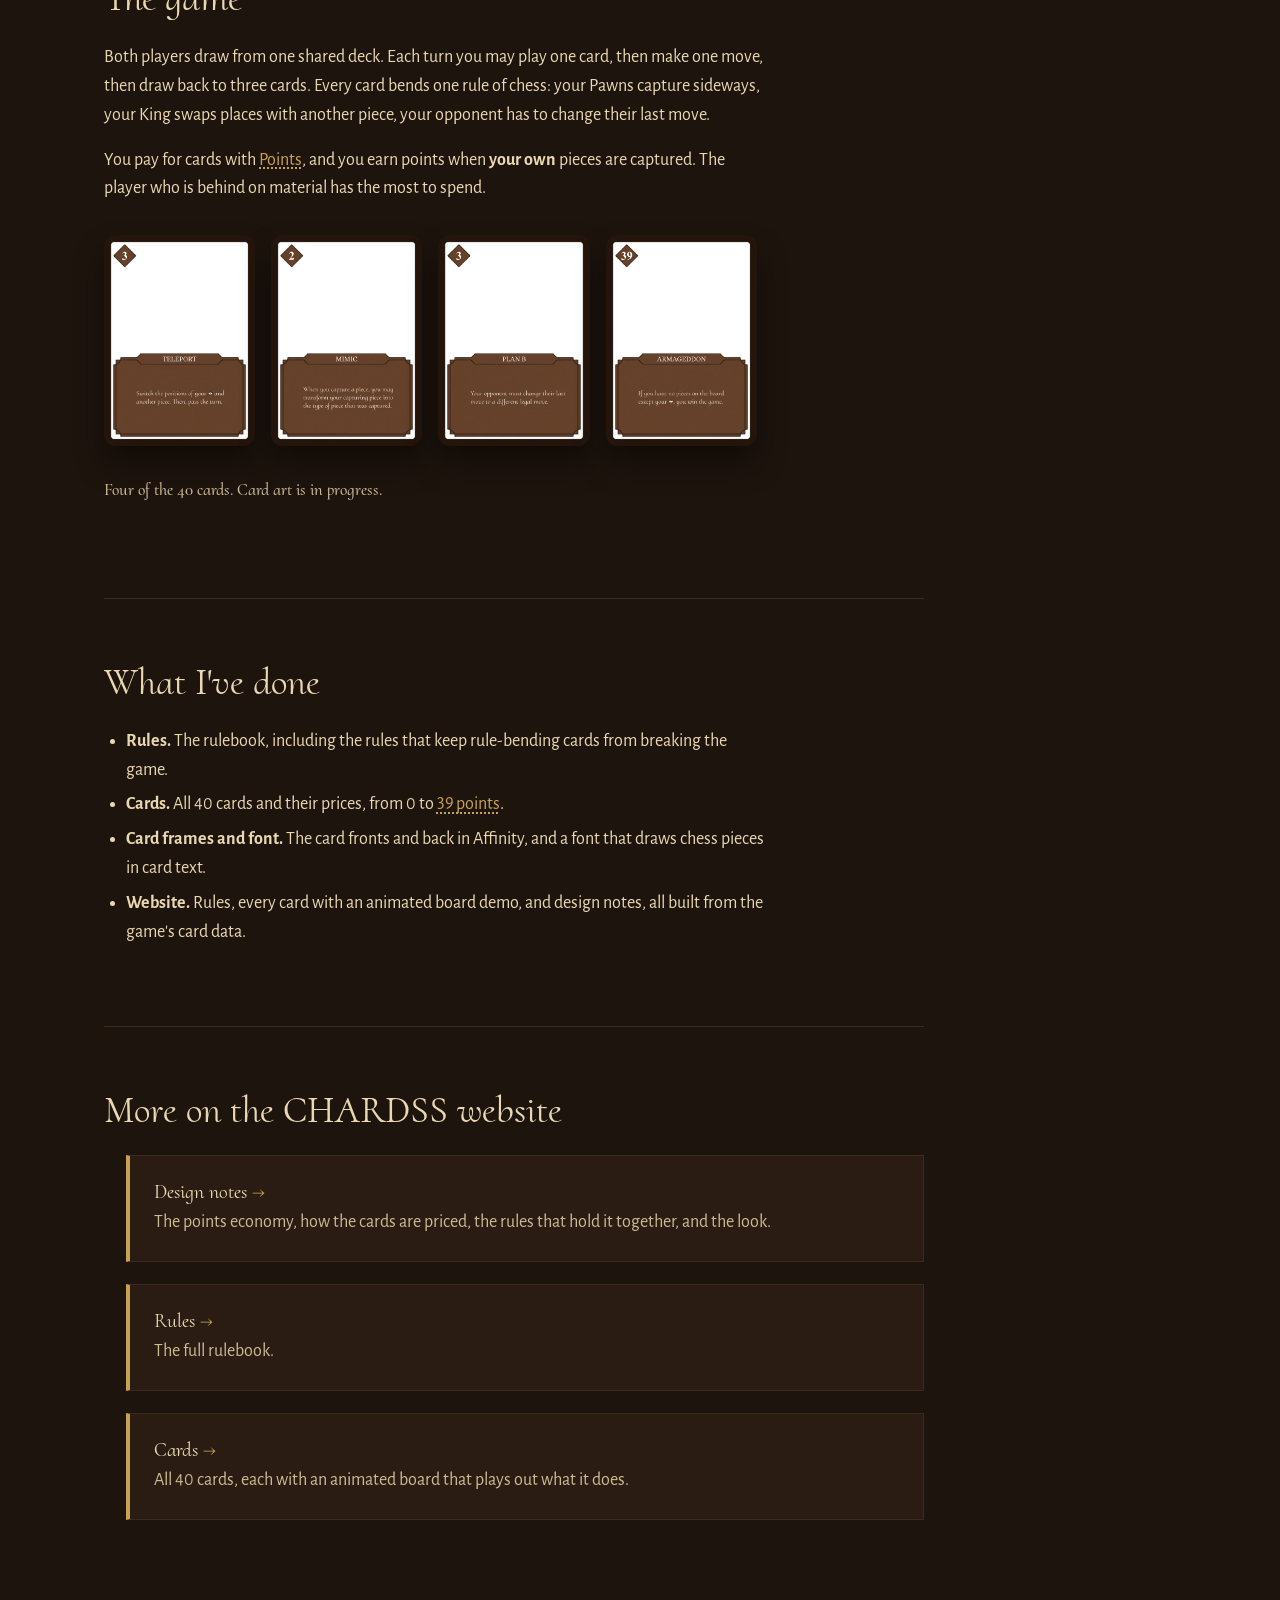
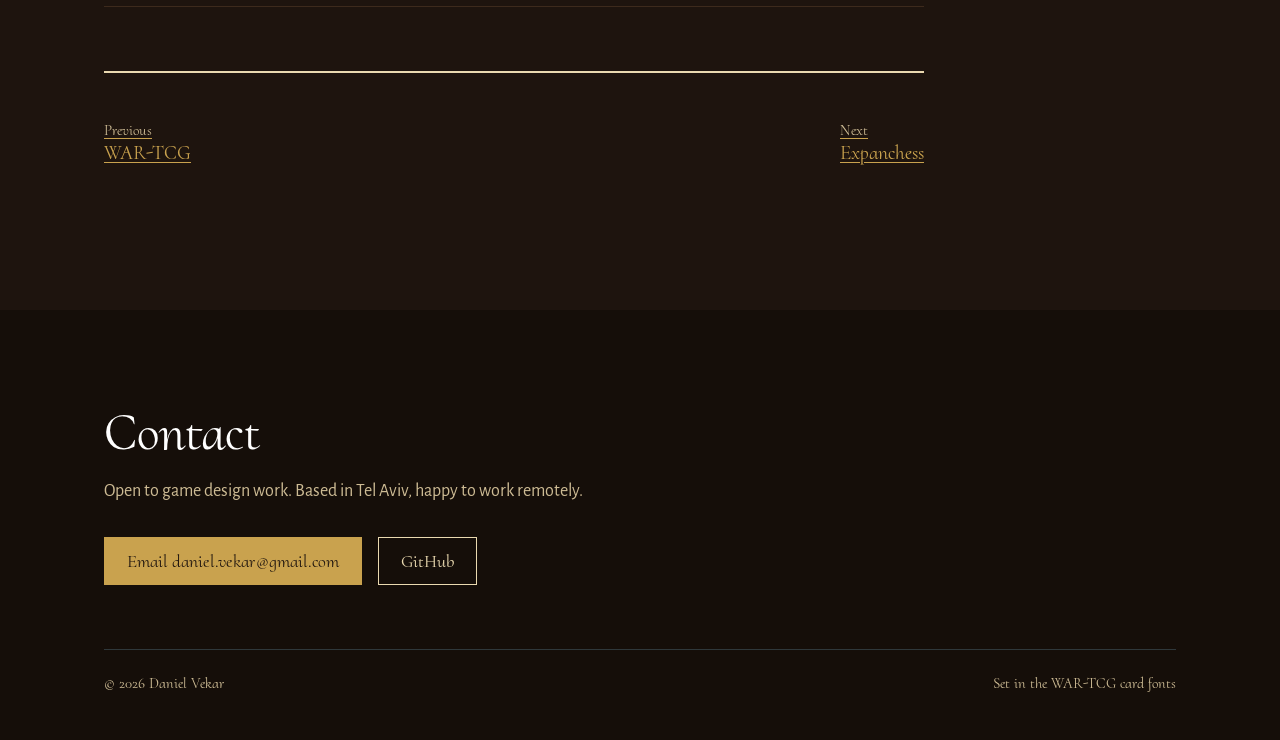
==== commit 531819e0: "Note that card art is in progress for WAR-TCG, CHARDSS and Glory Co-Authored-By: Claude Opus 5.5 <no" ====
--- a/chardss.html
+++ b/chardss.html
@@ -62,7 +62,7 @@
           <img src="img/chardss-mimic.webp" alt="Mimic, cost 2: when you capture, your piece may become the type it captured" width="500" height="698" loading="lazy">
           <img src="img/chardss-plan-b.webp" alt="Plan B, cost 3: your opponent must change their last move" width="500" height="698" loading="lazy">
           <img src="img/chardss-armageddon.webp" alt="Armageddon, cost 39: if your King is your only piece left, you win" width="500" height="698" loading="lazy">
-          <figcaption>Four of the 40 cards.</figcaption>
+          <figcaption>Four of the 40 cards. Card art is in progress.</figcaption>
         </figure>
       </section>
 
--- a/styles.css
+++ b/styles.css
@@ -516,3 +516,14 @@
 .tile--static:hover{border-color:var(--rule)}
 .tile--static:hover h3{text-decoration:none}
 .tile--static{border-top:1px solid var(--rule);height:100%}
+.cube-list{margin-top:var(--s3);display:grid;gap:6px}
+.cube-list details{border:1px solid var(--rule);background:var(--surface);border-radius:4px}
+.cube-list summary{display:flex;justify-content:space-between;gap:var(--s2);padding:10px 14px;cursor:pointer;font-family:var(--f-cap)}
+.cube-list summary span{color:var(--ink-2);font-variant-numeric:tabular-nums}
+.cube-list ul{columns:2 240px;column-gap:var(--s4);margin:0;padding:4px 14px 14px;list-style:none}
+.cube-list li{break-inside:avoid;padding:2px 0}
+.cube-list code{font:600 14px/1.4 var(--f-cap);color:var(--ink-2);margin-right:4px;font-variant-numeric:tabular-nums}
+.cube-show{font:600 14px/1 var(--f-cap);padding:6px 10px;border:1px solid var(--rule);background:var(--surface);color:var(--ink);border-radius:3px;cursor:pointer;margin-right:6px}
+.cube-show[aria-pressed="true"]{background:var(--primary);border-color:var(--primary);color:#fff}
+.cube-show:focus-visible{outline:2px solid var(--primary);outline-offset:2px}
+.cube-list ul{grid-template-columns:none}
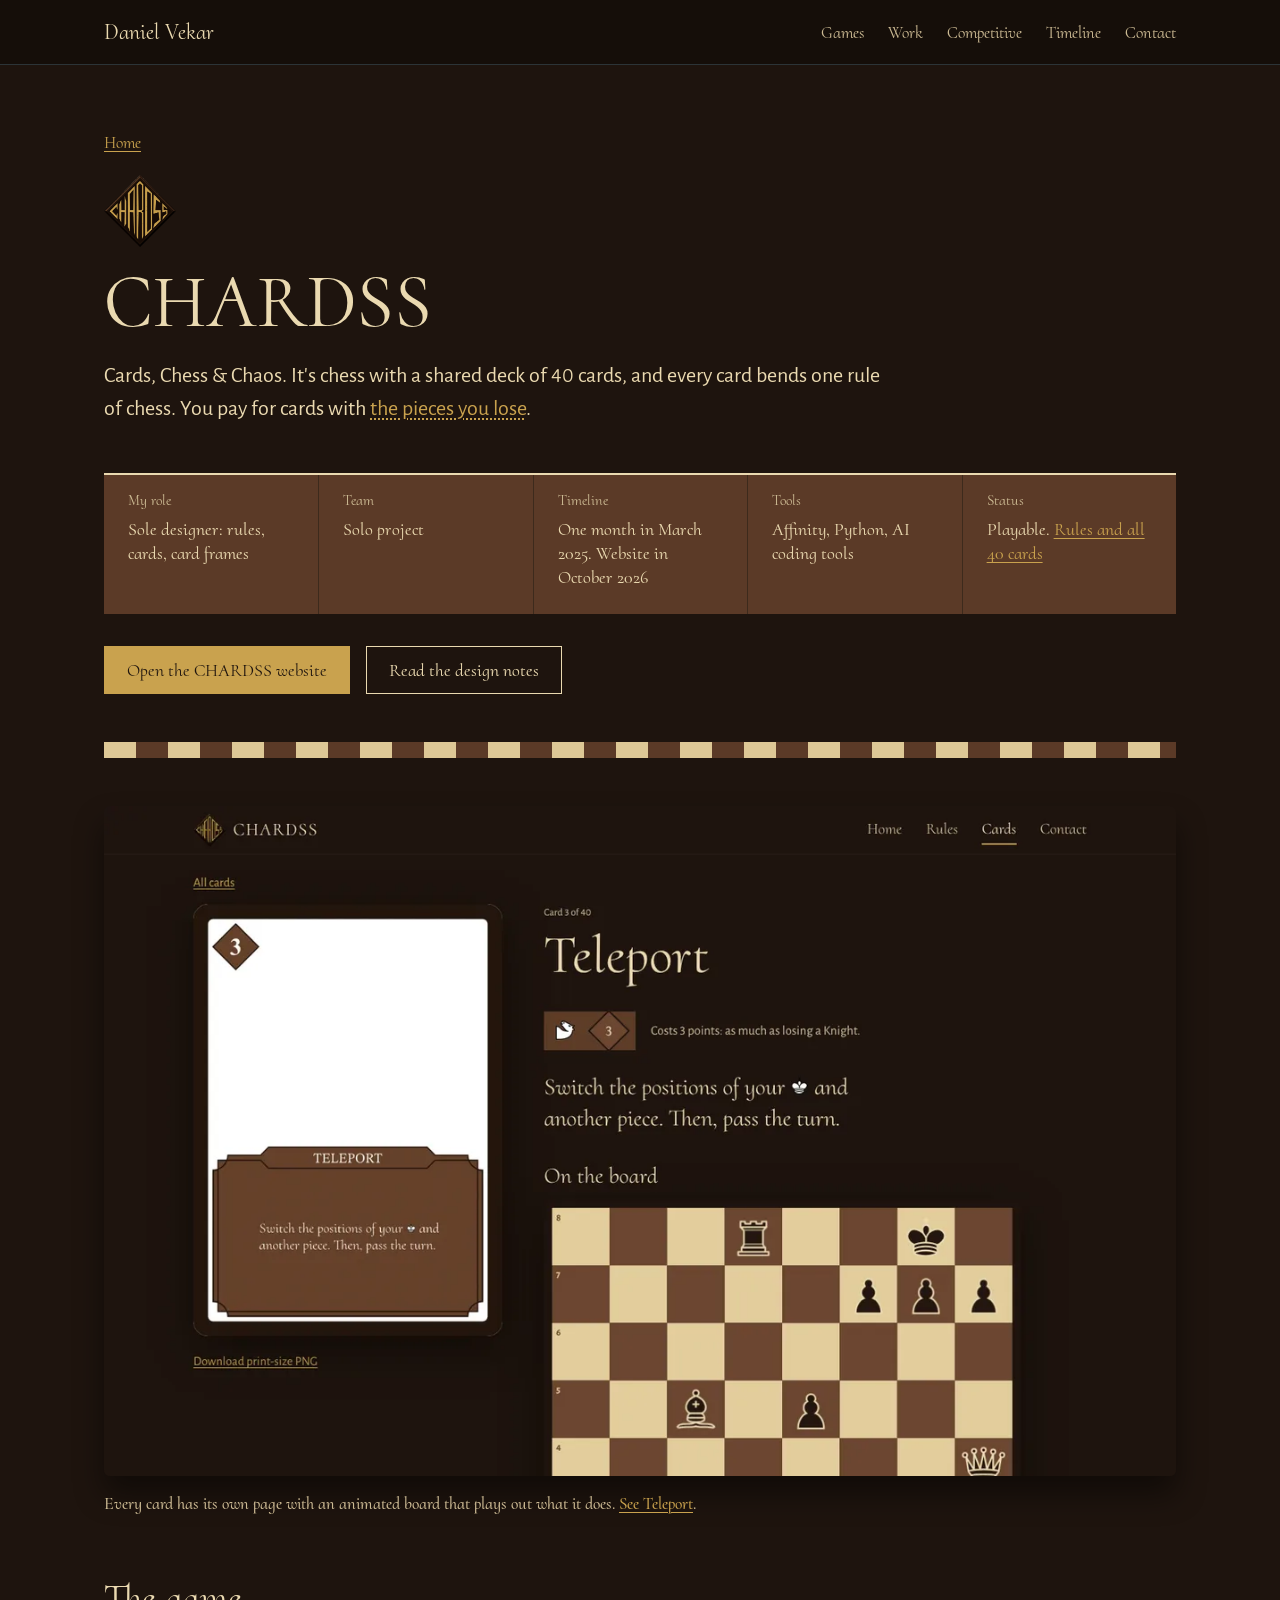
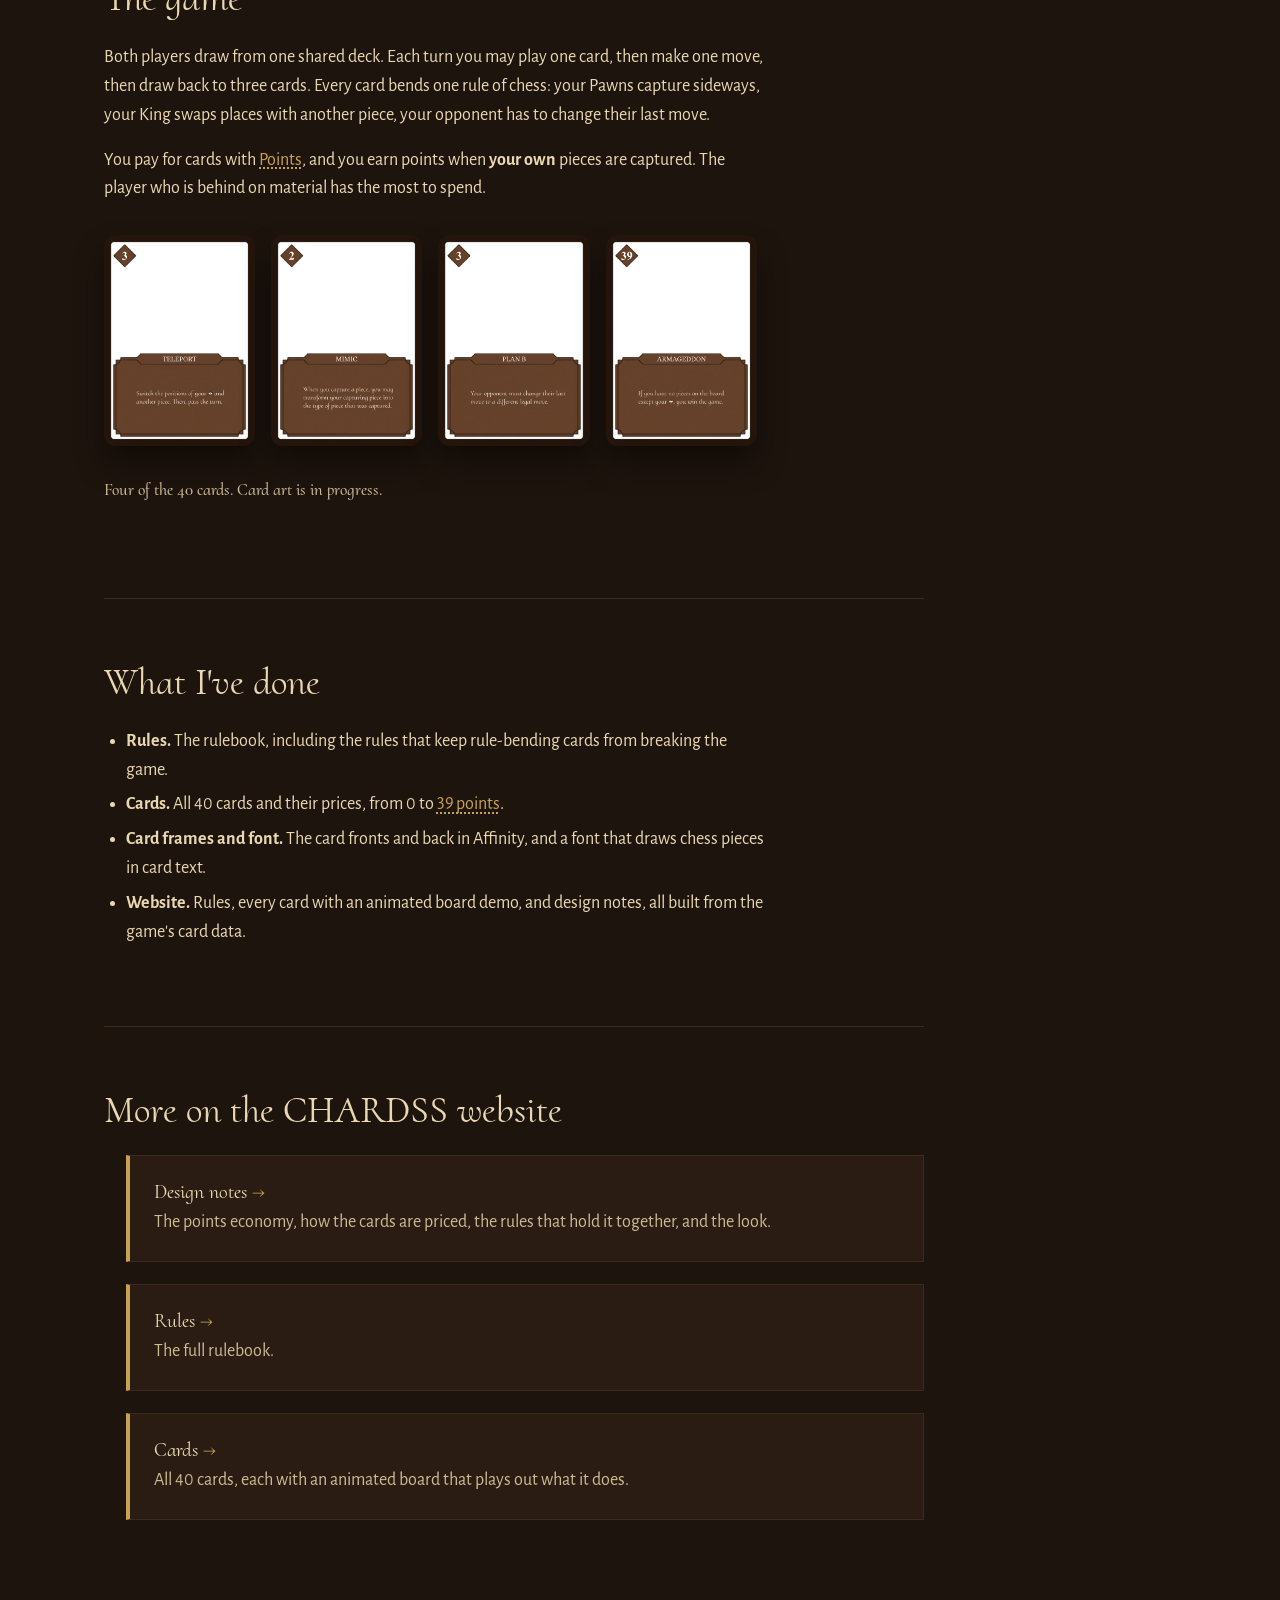
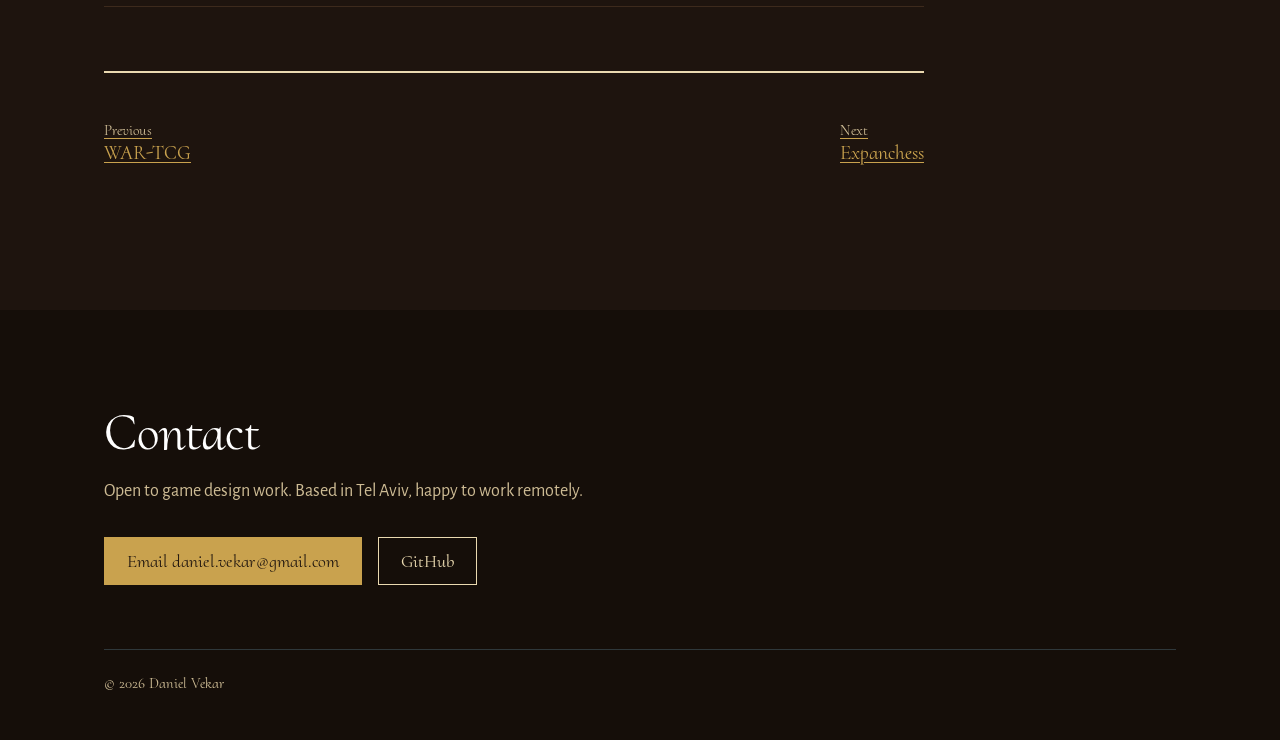
==== commit db67683c: "Daniel's wording: new hero pitch and tile descriptions; military service on the timeline - Hero: car" ====
--- a/chardss.html
+++ b/chardss.html
@@ -103,7 +103,7 @@
       <a class="btn btn-primary" href="mailto:daniel.vekar@gmail.com">Email daniel.vekar@gmail.com</a>
       <a class="btn btn-secondary" href="https://github.com/TheVaus">GitHub</a>
     </div>
-    <div class="foot-small"><span>© 2026 Daniel Vekar</span><span>Set in the WAR-TCG card fonts</span></div>
+    <div class="foot-small"><span>© 2026 Daniel Vekar</span></div>
   </div>
 </footer>
 <script src="wiki-data.js"></script>
